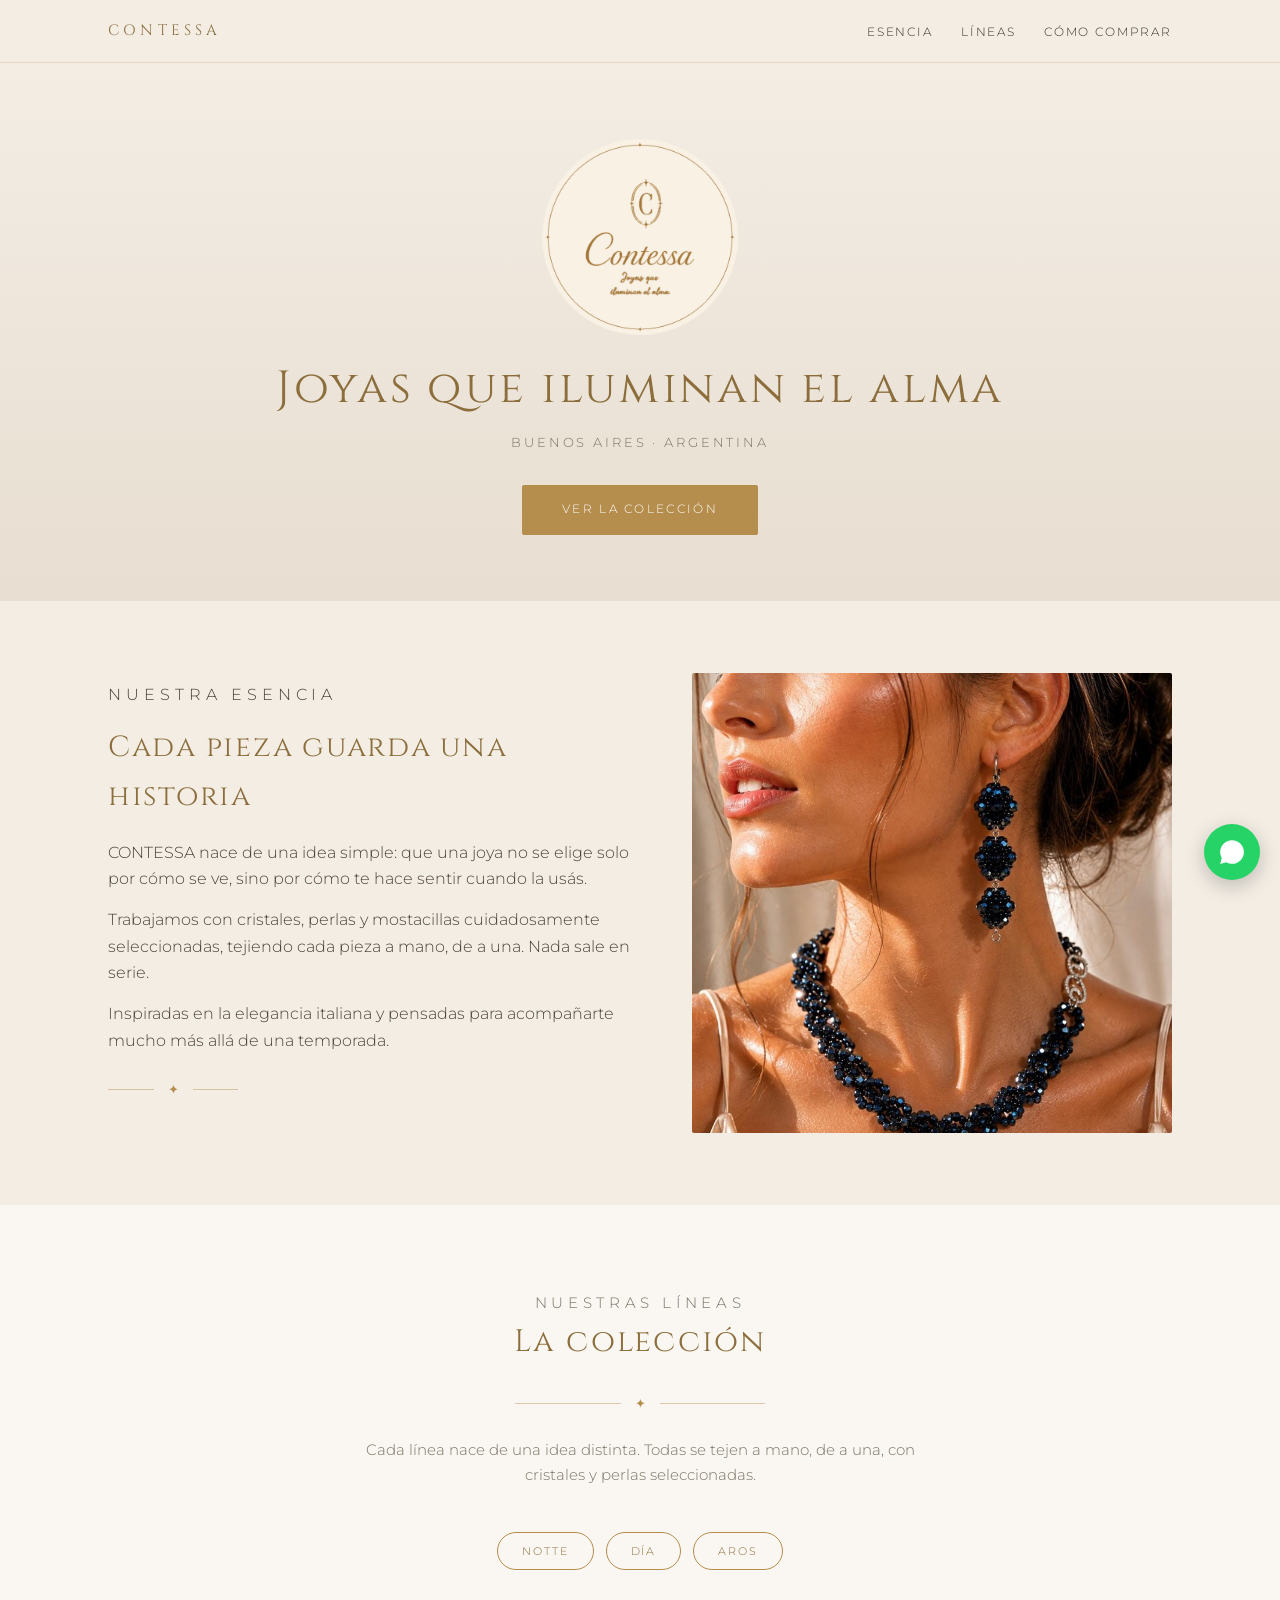
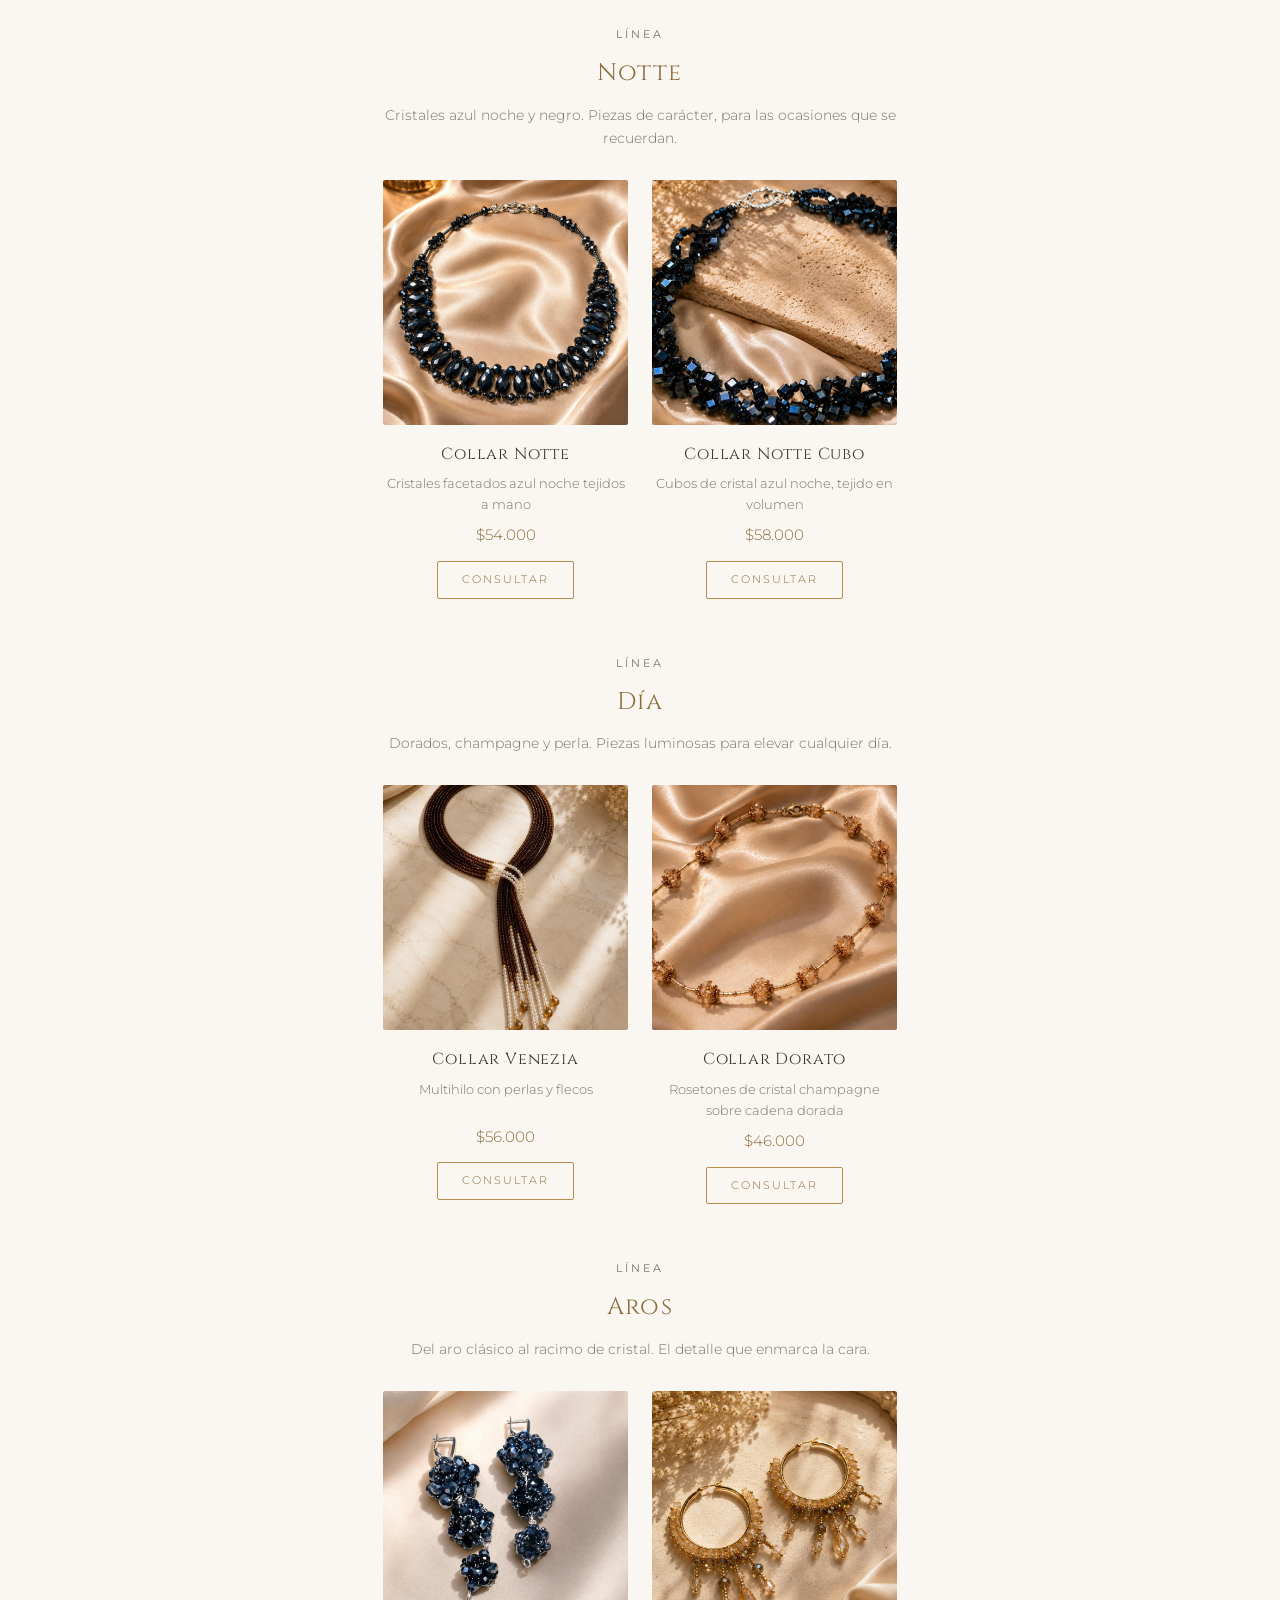
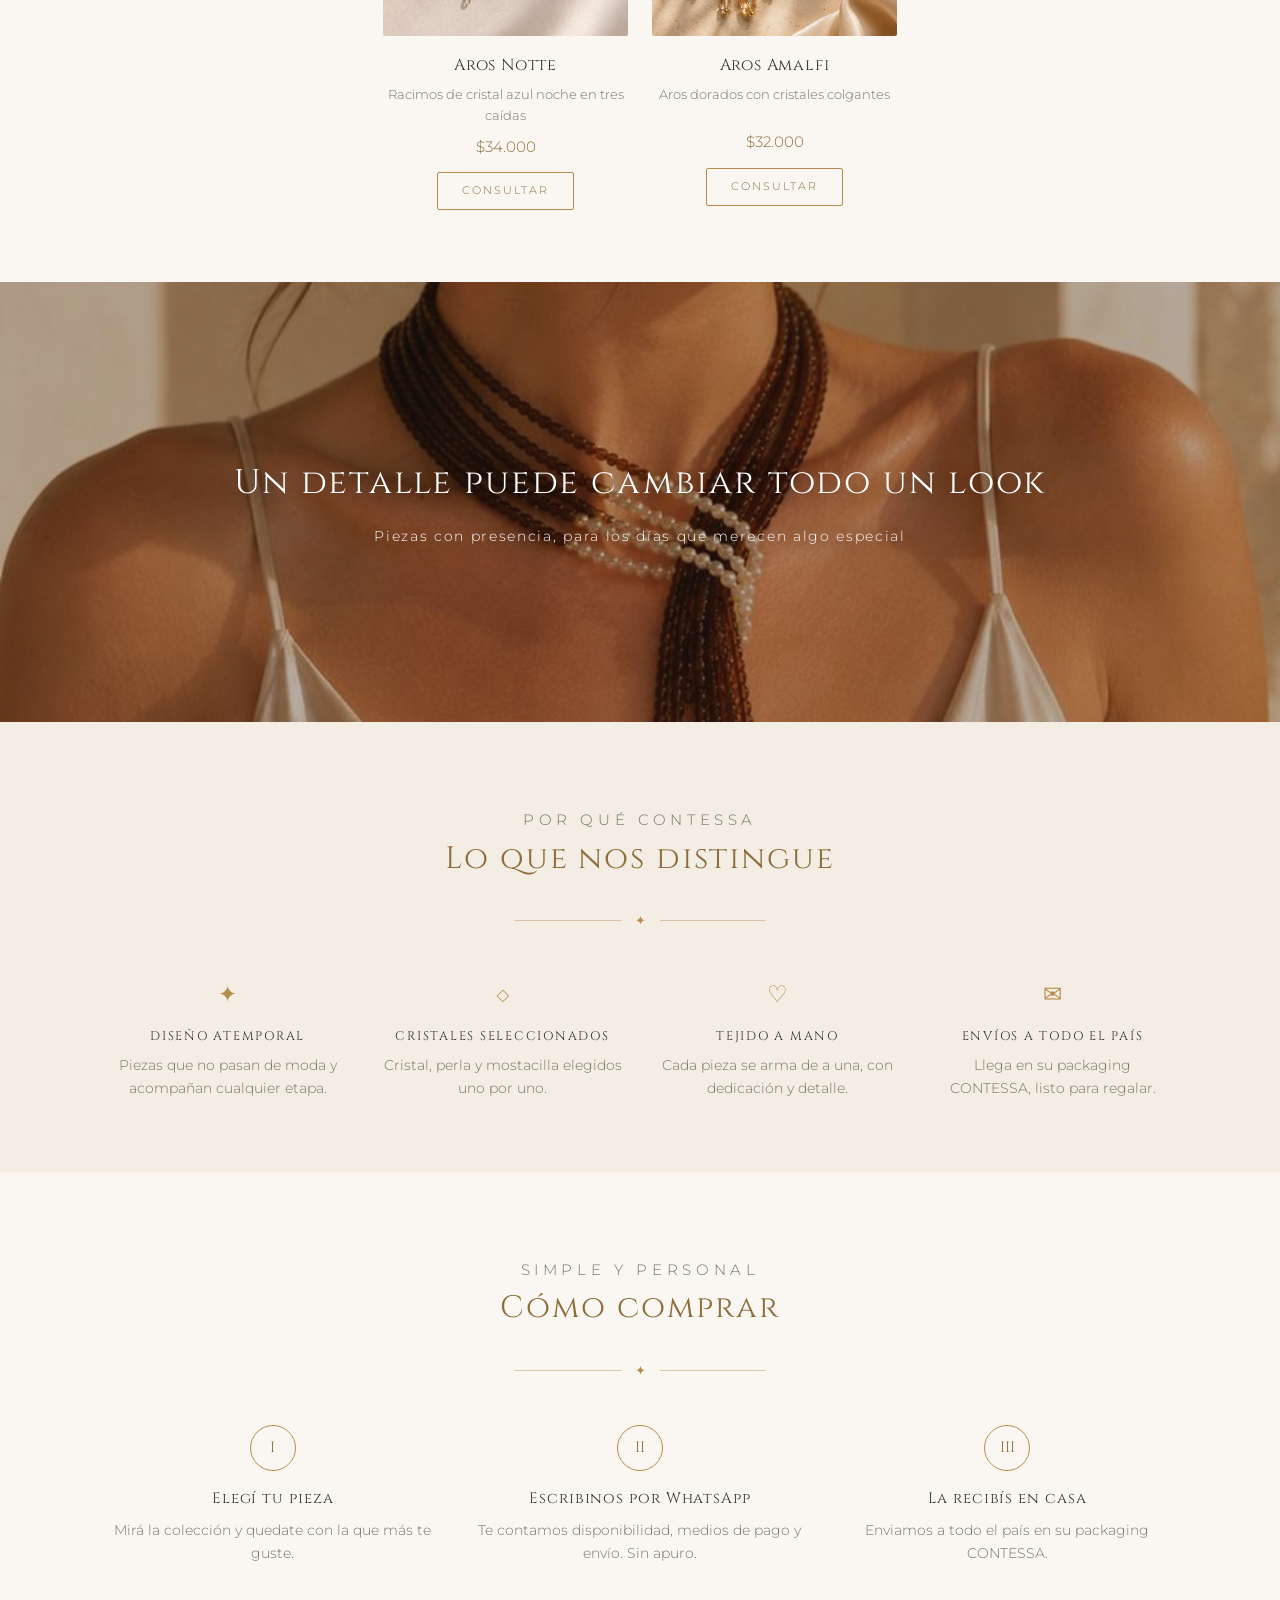
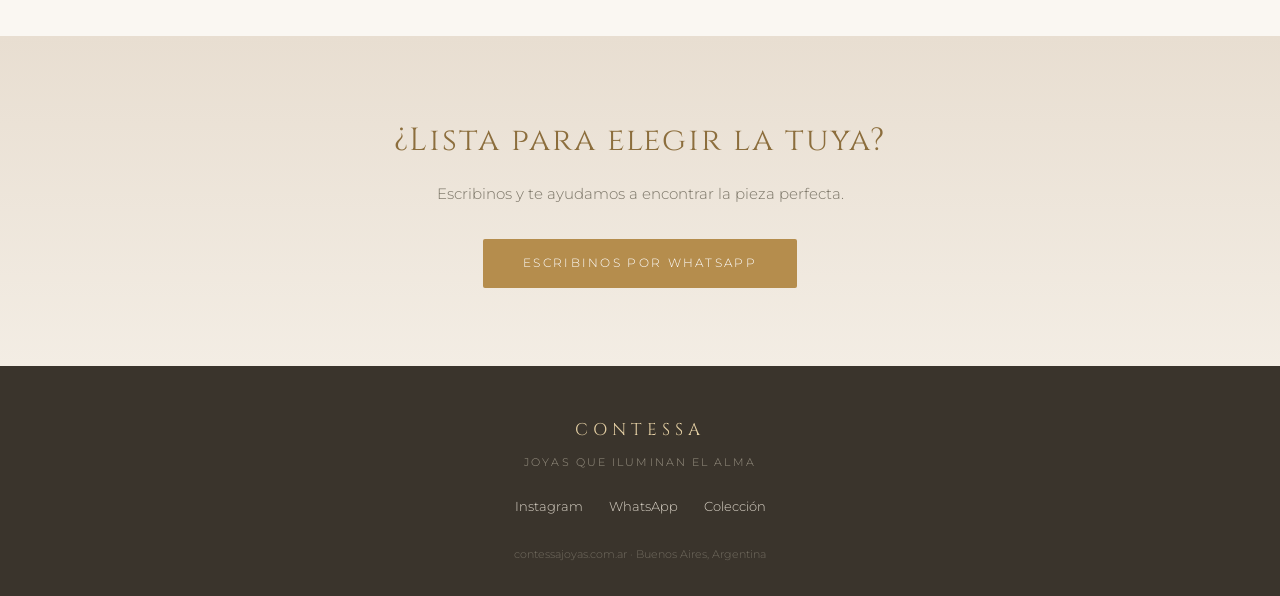
==== index.html @ 184948ed "Add files via upload" ====
<!DOCTYPE html>
<html lang="es">
<head>
<meta charset="UTF-8">
<meta name="viewport" content="width=device-width, initial-scale=1">
<title>CONTESSA — Joyas que iluminan el alma</title>
<meta name="description" content="Bijouterie artesanal inspirada en la elegancia italiana. Piezas únicas de cristales y perlas, tejidas a mano en Buenos Aires. Envíos a todo el país.">
<meta property="og:title" content="CONTESSA — Joyas que iluminan el alma">
<meta property="og:description" content="Bijouterie artesanal inspirada en la elegancia italiana. Piezas únicas tejidas a mano en Buenos Aires.">
<meta property="og:image" content="/img/banda.jpg">
<meta property="og:type" content="website">
<link rel="icon" href="/img/logo.png">
<link rel="preconnect" href="https://fonts.googleapis.com">
<link rel="preconnect" href="https://fonts.gstatic.com" crossorigin>
<link href="https://fonts.googleapis.com/css2?family=Cormorant+Garamond:wght@300;400;500&family=Cinzel:wght@400;500&family=Montserrat:wght@300;400;500&display=swap" rel="stylesheet">
<style>
  :root{
    --arena:#F3EDE4; --arena2:#E8DED1; --papel:#FAF7F2;
    --oro:#B58D4D; --oroOsc:#8C6E3D;
    --tinta:#3A342C; --topo:#7A7466; --linea:#E2D8C8;
  }
  *{box-sizing:border-box;margin:0;padding:0;}
  html{scroll-behavior:smooth;}
  body{
    background:var(--arena); color:var(--tinta);
    font-family:'Montserrat',-apple-system,BlinkMacSystemFont,'Segoe UI',sans-serif;
    font-weight:300; line-height:1.7; -webkit-font-smoothing:antialiased;
  }
  img{max-width:100%;display:block;}
  .wrap{max-width:1120px;margin:0 auto;padding:0 28px;}
  h1,h2,h3{font-family:'Cinzel','Cormorant Garamond',Georgia,serif;font-weight:400;letter-spacing:.06em;}
  .eyebrow{font-size:11px;letter-spacing:.32em;text-transform:uppercase;color:var(--oroOsc);margin-bottom:16px;}
  .divider{display:flex;align-items:center;justify-content:center;gap:14px;margin:24px auto;max-width:250px;}
  .divider::before,.divider::after{content:"";flex:1;height:1px;background:var(--oro);opacity:.45;}
  .divider span{color:var(--oro);font-size:13px;}

  nav{position:sticky;top:0;z-index:50;background:rgba(243,237,228,.94);backdrop-filter:blur(10px);border-bottom:1px solid rgba(181,141,77,.22);}
  nav .wrap{display:flex;align-items:center;justify-content:space-between;height:62px;}
  nav .marca{font-family:'Cinzel',serif;font-size:15px;letter-spacing:.28em;color:var(--oroOsc);}
  nav ul{display:flex;gap:28px;list-style:none;}
  nav a{color:var(--tinta);text-decoration:none;font-size:11.5px;letter-spacing:.16em;text-transform:uppercase;transition:color .2s;}
  nav a:hover{color:var(--oro);}
  @media(max-width:760px){nav ul{display:none;}}

  header.hero{text-align:center;padding:74px 0 66px;background:linear-gradient(180deg,var(--arena) 0%,var(--arena2) 100%);}
  .hero img.logo{width:200px;margin:0 auto 24px;}
  .hero h1{font-size:clamp(29px,5vw,45px);color:var(--oroOsc);line-height:1.25;}
  .hero .sub{margin-top:14px;font-size:13px;letter-spacing:.22em;text-transform:uppercase;color:var(--topo);}
  .cta{display:inline-block;margin-top:32px;padding:15px 40px;background:var(--oro);color:#fff;text-decoration:none;font-size:11.5px;letter-spacing:.2em;text-transform:uppercase;border-radius:2px;transition:background .25s,transform .2s;}
  .cta:hover{background:var(--oroOsc);transform:translateY(-2px);}

  section{padding:72px 0;}
  section.alt{background:var(--papel);}
  .sec-head{text-align:center;margin-bottom:44px;}
  .sec-head h2{font-size:clamp(23px,3.4vw,31px);color:var(--oroOsc);}
  .sec-head p{max-width:590px;margin:14px auto 0;color:var(--topo);font-size:14.5px;}

  .esencia{display:grid;grid-template-columns:1.05fr .95fr;gap:54px;align-items:center;}
  .esencia .foto img{width:100%;height:460px;object-fit:cover;border-radius:2px;}
  .esencia p{margin-bottom:15px;color:#4A4438;font-size:15.5px;}
  @media(max-width:820px){.esencia{grid-template-columns:1fr;gap:32px;} .esencia .foto img{height:380px;}}

  /* chips de líneas */
  .chips{display:flex;gap:12px;justify-content:center;flex-wrap:wrap;margin-bottom:8px;}
  .chips a{
    text-decoration:none;border:1px solid var(--oro);color:var(--oroOsc);
    padding:9px 24px;border-radius:30px;font-size:11px;letter-spacing:.18em;
    text-transform:uppercase;transition:all .25s;
  }
  .chips a:hover{background:var(--oro);color:#fff;}

  /* bloque de línea */
  .linea{margin-top:56px;scroll-margin-top:80px;}
  .linea-head{text-align:center;margin-bottom:30px;}
  .linea-head h3{font-size:24px;color:var(--oroOsc);}
  .linea-head .sm{
    display:block;font-family:'Montserrat',sans-serif;font-size:10.5px;
    letter-spacing:.3em;text-transform:uppercase;color:var(--topo);margin-bottom:9px;
  }
  .linea-head p{max-width:520px;margin:10px auto 0;font-size:13.5px;color:var(--topo);}

  .grid{
    display:grid;
    grid-template-columns:repeat(auto-fit,minmax(200px,245px));
    justify-content:center;
    gap:24px;
  }
  @media(max-width:470px){.grid{grid-template-columns:minmax(0,300px);}}
  .pieza{text-align:center;}
  .pieza-img{overflow:hidden;border-radius:2px;background:var(--arena2);}
  .pieza-img img{width:100%;aspect-ratio:1;object-fit:cover;transition:transform .6s ease;}
  .pieza:hover .pieza-img img{transform:scale(1.06);}
  .pieza h4{font-family:'Cinzel',serif;font-weight:400;font-size:16px;margin-top:16px;letter-spacing:.05em;}
  .pieza .desc{font-size:12.5px;color:var(--topo);margin-top:5px;min-height:38px;}
  .pieza .precio{font-size:15px;color:var(--oroOsc);margin-top:7px;}
  .btn-mini{display:inline-block;margin-top:13px;padding:9px 24px;border:1px solid var(--oro);color:var(--oroOsc);text-decoration:none;font-size:10.5px;letter-spacing:.18em;text-transform:uppercase;border-radius:2px;transition:all .25s;}
  .btn-mini:hover{background:var(--oro);color:#fff;}

  .banda{position:relative;height:440px;overflow:hidden;display:flex;align-items:center;justify-content:center;text-align:center;}
  .banda img{position:absolute;inset:0;width:100%;height:100%;object-fit:cover;object-position:center 28%;}
  .banda::after{content:"";position:absolute;inset:0;background:rgba(44,36,26,.34);}
  .banda .txt{position:relative;z-index:2;color:#fff;padding:0 28px;}
  .banda h2{font-size:clamp(24px,3.8vw,34px);text-shadow:0 2px 18px rgba(0,0,0,.35);}
  .banda p{margin-top:12px;font-size:14px;letter-spacing:.12em;text-shadow:0 2px 14px rgba(0,0,0,.4);}

  .valores{display:grid;grid-template-columns:repeat(4,1fr);gap:36px;text-align:center;}
  @media(max-width:820px){.valores{grid-template-columns:repeat(2,1fr);gap:30px;}}
  .valor .ico{font-size:23px;color:var(--oro);margin-bottom:11px;}
  .valor h3{font-size:12.5px;letter-spacing:.14em;text-transform:uppercase;margin-bottom:7px;}
  .valor p{font-size:13.5px;color:var(--topo);}

  .pasos{display:grid;grid-template-columns:repeat(3,1fr);gap:38px;}
  @media(max-width:820px){.pasos{grid-template-columns:1fr;gap:28px;}}
  .paso{text-align:center;}
  .paso .num{width:46px;height:46px;margin:0 auto 15px;border-radius:50%;border:1px solid var(--oro);color:var(--oroOsc);display:flex;align-items:center;justify-content:center;font-family:'Cinzel',serif;font-size:15px;}
  .paso h3{font-size:15px;margin-bottom:7px;}
  .paso p{font-size:13.5px;color:var(--topo);}

  .cierre{text-align:center;padding:78px 0;background:linear-gradient(180deg,var(--arena2) 0%,var(--arena) 100%);}
  .cierre h2{font-size:clamp(23px,3.6vw,32px);color:var(--oroOsc);}
  .cierre p{margin-top:13px;color:var(--topo);font-size:14.5px;}

  footer{background:var(--tinta);color:#D9D2C6;padding:50px 0 32px;text-align:center;}
  footer .fmarca{font-family:'Cinzel',serif;font-size:17px;letter-spacing:.3em;color:#E4CFA4;}
  footer .ftag{font-size:10.5px;letter-spacing:.2em;text-transform:uppercase;margin-top:9px;color:#9A9384;}
  footer .links{margin-top:24px;display:flex;gap:26px;justify-content:center;flex-wrap:wrap;}
  footer a{color:#D9D2C6;text-decoration:none;font-size:12.5px;}
  footer a:hover{color:#E4CFA4;}
  footer .legal{margin-top:28px;font-size:11px;color:#726C60;}

  .wa{position:fixed;right:20px;bottom:20px;z-index:99;width:56px;height:56px;border-radius:50%;background:#25D366;display:flex;align-items:center;justify-content:center;box-shadow:0 6px 20px rgba(0,0,0,.22);transition:transform .2s;}
  .wa:hover{transform:scale(1.08);}
  .wa svg{width:30px;height:30px;fill:#fff;}
</style>
</head>
<body>

<nav>
  <div class="wrap">
    <div class="marca">CONTESSA</div>
    <ul>
      <li><a href="#esencia">Esencia</a></li>
      <li><a href="#lineas">Líneas</a></li>
      <li><a href="#comprar">Cómo comprar</a></li>
    </ul>
  </div>
</nav>

<header class="hero">
  <div class="wrap">
    <img class="logo" src="/img/logo.png" alt="CONTESSA">
    <h1 id="titular">Joyas que iluminan el alma</h1>
    <p class="sub" id="ubicacion">Buenos Aires · Argentina</p>
    <a class="cta" href="#lineas">Ver la colección</a>
  </div>
</header>

<section id="esencia">
  <div class="wrap">
    <div class="esencia">
      <div>
        <p class="eyebrow">Nuestra esencia</p>
        <h2 style="font-size:29px;color:var(--oroOsc);margin-bottom:18px;">Cada pieza guarda una historia</h2>
        <p>CONTESSA nace de una idea simple: que una joya no se elige solo por cómo se ve, sino por cómo te hace sentir cuando la usás.</p>
        <p>Trabajamos con cristales, perlas y mostacillas cuidadosamente seleccionadas, tejiendo cada pieza a mano, de a una. Nada sale en serie.</p>
        <p>Inspiradas en la elegancia italiana y pensadas para acompañarte mucho más allá de una temporada.</p>
        <div class="divider" style="margin-left:0;justify-content:flex-start;max-width:130px;"><span>✦</span></div>
      </div>
      <div class="foto"><img src="/img/esencia.jpg" alt="Collar CONTESSA"></div>
    </div>
  </div>
</section>

<section class="alt" id="lineas">
  <div class="wrap">
    <div class="sec-head">
      <p class="eyebrow">Nuestras líneas</p>
      <h2>La colección</h2>
      <div class="divider"><span>✦</span></div>
      <p id="textoLineas">Cada línea nace de una idea distinta. Todas se tejen a mano, de a una, con cristales y perlas seleccionadas.</p>
    </div>
    <div class="chips" id="chips"></div>
    <div id="lineas-cont"></div>
  </div>
</section>

<div class="banda">
  <img src="/img/banda.jpg" alt="Aros CONTESSA">
  <div class="txt">
    <h2>Un detalle puede cambiar todo un look</h2>
    <p>Piezas con presencia, para los días que merecen algo especial</p>
  </div>
</div>

<section>
  <div class="wrap">
    <div class="sec-head">
      <p class="eyebrow">Por qué CONTESSA</p>
      <h2>Lo que nos distingue</h2>
      <div class="divider"><span>✦</span></div>
    </div>
    <div class="valores">
      <div class="valor"><div class="ico">✦</div><h3>Diseño atemporal</h3><p>Piezas que no pasan de moda y acompañan cualquier etapa.</p></div>
      <div class="valor"><div class="ico">◇</div><h3>Cristales seleccionados</h3><p>Cristal, perla y mostacilla elegidos uno por uno.</p></div>
      <div class="valor"><div class="ico">♡</div><h3>Tejido a mano</h3><p>Cada pieza se arma de a una, con dedicación y detalle.</p></div>
      <div class="valor"><div class="ico">✉</div><h3>Envíos a todo el país</h3><p>Llega en su packaging CONTESSA, listo para regalar.</p></div>
    </div>
  </div>
</section>

<section class="alt" id="comprar">
  <div class="wrap">
    <div class="sec-head">
      <p class="eyebrow">Simple y personal</p>
      <h2>Cómo comprar</h2>
      <div class="divider"><span>✦</span></div>
    </div>
    <div class="pasos">
      <div class="paso"><div class="num">I</div><h3>Elegí tu pieza</h3><p>Mirá la colección y quedate con la que más te guste.</p></div>
      <div class="paso"><div class="num">II</div><h3>Escribinos por WhatsApp</h3><p>Te contamos disponibilidad, medios de pago y envío. Sin apuro.</p></div>
      <div class="paso"><div class="num">III</div><h3>La recibís en casa</h3><p>Enviamos a todo el país en su packaging CONTESSA.</p></div>
    </div>
  </div>
</section>

<section class="cierre">
  <div class="wrap">
    <h2>¿Lista para elegir la tuya?</h2>
    <p>Escribinos y te ayudamos a encontrar la pieza perfecta.</p>
    <a class="cta" id="cta-wa" href="#" target="_blank" rel="noopener">Escribinos por WhatsApp</a>
  </div>
</section>

<footer>
  <div class="wrap">
    <div class="fmarca">CONTESSA</div>
    <div class="ftag">Joyas que iluminan el alma</div>
    <div class="links">
      <a id="link-ig" href="#" target="_blank" rel="noopener">Instagram</a>
      <a id="link-wa" href="#" target="_blank" rel="noopener">WhatsApp</a>
      <a href="#lineas">Colección</a>
    </div>
    <div class="legal">contessajoyas.com.ar · Buenos Aires, Argentina</div>
  </div>
</footer>

<a class="wa" id="wa-float" href="#" target="_blank" rel="noopener" aria-label="WhatsApp">
  <svg viewBox="0 0 24 24"><path d="M17.47 14.38c-.3-.15-1.76-.87-2.03-.97-.27-.1-.47-.15-.67.15-.2.3-.77.97-.94 1.17-.17.2-.35.22-.65.07-.3-.15-1.26-.46-2.4-1.48-.89-.79-1.49-1.77-1.66-2.07-.17-.3-.02-.46.13-.61.13-.13.3-.35.45-.52.15-.17.2-.3.3-.5.1-.2.05-.37-.02-.52-.07-.15-.67-1.61-.92-2.21-.24-.58-.49-.5-.67-.51h-.57c-.2 0-.52.07-.79.37-.27.3-1.04 1.01-1.04 2.47 0 1.46 1.06 2.87 1.21 3.07.15.2 2.09 3.2 5.07 4.49.71.3 1.26.49 1.69.63.71.22 1.36.19 1.87.12.57-.09 1.76-.72 2.01-1.41.25-.7.25-1.29.17-1.42-.07-.13-.27-.2-.57-.35zM12.04 2.5c-5.24 0-9.5 4.26-9.5 9.5 0 1.68.44 3.32 1.28 4.77L2.5 21.5l4.87-1.28a9.46 9.46 0 004.67 1.22h.01c5.24 0 9.5-4.26 9.5-9.5s-4.27-9.44-9.51-9.44z"/></svg>
</a>

<!-- Datos de respaldo: se usan solo si el sitio se abre sin conexión al servidor -->
<script id="fallback" type="application/json">
{"config":{"whatsapp":"5491100000000","instagram":"contessa.joyas","titular":"Joyas que iluminan el alma","ubicacion":"Buenos Aires · Argentina","textoLineas":"Cada línea nace de una idea distinta. Todas se tejen a mano, de a una, con cristales y perlas seleccionadas."},
"colecciones":[{"nombre":"Notte","descripcion":"Piezas de noche. Cristales facetados y brillo intenso para las ocasiones que se recuerdan.","visible":true},{"nombre":"Luce","descripcion":"Dorados y champagne. Luz y calidez para elevar cualquier día.","visible":true},{"nombre":"Perla","descripcion":"Perlas y multihilos. La delicadeza clásica, tejida a mano.","visible":true}],
"piezas":[{"nombre":"Collar Noche Negro","descripcion":"Cristales facetados negros tejidos a mano","precio":"$54.000","coleccion":"Notte","foto":"/media/collar-noche-negro.jpg","visible":true},{"nombre":"Collar Noche Oro","descripcion":"Cristales champagne sobre cadena dorada","precio":"$46.000","coleccion":"Luce","foto":"/media/collar-noche-oro.jpg","visible":true},{"nombre":"Aros Amalfi","descripcion":"Aros de aro dorados con cristales colgantes","precio":"$32.000","coleccion":"Luce","foto":"/media/aros-amalfi.jpg","visible":true},{"nombre":"Collar Venezia","descripcion":"Multihilo de perlas y cristales con flecos","precio":"$58.000","coleccion":"Perla","foto":"/media/collar-venezia.jpg","visible":true}]}
</script>

<script>
(function(){
  var esc = function(s){
    return String(s == null ? '' : s)
      .replace(/&/g,'&amp;').replace(/</g,'&lt;').replace(/>/g,'&gt;')
      .replace(/"/g,'&quot;').replace(/'/g,'&#39;');
  };
  var slug = function(s){
    return String(s||'').toLowerCase().normalize('NFD')
      .replace(/[̀-ͯ]/g,'').replace(/[^a-z0-9]+/g,'-').replace(/^-|-$/g,'');
  };

  function pedir(archivo, clave, respaldo){
    return fetch(archivo, {cache:'no-cache'})
      .then(function(r){ if(!r.ok) throw 0; return r.json(); })
      .then(function(j){ return (j && j[clave]) ? j[clave] : respaldo; })
      .catch(function(){ return respaldo; });
  }

  function pedirConfig(respaldo){
    return fetch('/config.json', {cache:'no-cache'})
      .then(function(r){ if(!r.ok) throw 0; return r.json(); })
      .catch(function(){ return respaldo; });
  }

  var fb = {};
  try { fb = JSON.parse(document.getElementById('fallback').textContent); } catch(e){}

  Promise.all([
    pedirConfig(fb.config || {}),
    pedir('/colecciones.json','colecciones', fb.colecciones || []),
    pedir('/piezas.json','piezas', fb.piezas || [])
  ]).then(function(res){
    var cfg = res[0] || {}, cols = res[1] || [], piezas = res[2] || [];

    // textos configurables
    if(cfg.titular)     document.getElementById('titular').textContent = cfg.titular;
    if(cfg.ubicacion)   document.getElementById('ubicacion').textContent = cfg.ubicacion;
    if(cfg.textoLineas) document.getElementById('textoLineas').textContent = cfg.textoLineas;

    // enlaces de contacto
    var wa = (cfg.whatsapp || '').replace(/[^0-9]/g,'');
    var base = 'https://wa.me/' + wa;
    document.getElementById('cta-wa').href   = base + '?text=' + encodeURIComponent('Hola CONTESSA! Quiero consultar por una pieza');
    document.getElementById('wa-float').href = base + '?text=' + encodeURIComponent('Hola CONTESSA!');
    document.getElementById('link-wa').href  = base;
    document.getElementById('link-ig').href  = 'https://instagram.com/' + (cfg.instagram || '');

    // solo lo visible
    cols   = cols.filter(function(c){ return c && c.nombre && c.visible !== false; });
    piezas = piezas.filter(function(p){ return p && p.nombre && p.visible !== false; });

    // piezas cuya línea ya no existe -> las agrupamos igual al final
    var nombres = cols.map(function(c){ return c.nombre; });
    var huerfanas = piezas.filter(function(p){ return nombres.indexOf(p.coleccion) === -1; });
    var grupos = cols.map(function(c){
      return { nombre:c.nombre, descripcion:c.descripcion,
               items: piezas.filter(function(p){ return p.coleccion === c.nombre; }) };
    });
    if(huerfanas.length) grupos.push({ nombre:'Otras piezas', descripcion:'', items:huerfanas });
    grupos = grupos.filter(function(g){ return g.items.length > 0; });

    // chips de navegación
    document.getElementById('chips').innerHTML = grupos.length > 1
      ? grupos.map(function(g){
          return '<a href="#linea-'+slug(g.nombre)+'">'+esc(g.nombre)+'</a>';
        }).join('')
      : '';

    // bloques por línea
    document.getElementById('lineas-cont').innerHTML = grupos.map(function(g){
      var cards = g.items.map(function(p){
        var msg = encodeURIComponent('Hola CONTESSA! Me interesa el ' + p.nombre);
        return ''
          + '<article class="pieza">'
          +   '<div class="pieza-img"><img src="'+esc(p.foto)+'" alt="'+esc(p.nombre)+'" loading="lazy"></div>'
          +   '<h4>'+esc(p.nombre)+'</h4>'
          +   '<p class="desc">'+esc(p.descripcion)+'</p>'
          +   '<p class="precio">'+esc(p.precio)+'</p>'
          +   '<a class="btn-mini" href="'+base+'?text='+msg+'" target="_blank" rel="noopener">Consultar</a>'
          + '</article>';
      }).join('');
      return ''
        + '<div class="linea" id="linea-'+slug(g.nombre)+'">'
        +   '<div class="linea-head">'
        +     '<h3><span class="sm">Línea</span>'+esc(g.nombre)+'</h3>'
        +     (g.descripcion ? '<p>'+esc(g.descripcion)+'</p>' : '')
        +   '</div>'
        +   '<div class="grid">'+cards+'</div>'
        + '</div>';
    }).join('');
  });
})();
</script>

<script>
  // Redirige al panel después de aceptar la invitación por mail
  if (window.netlifyIdentity) {
    window.netlifyIdentity.on("init", function(user){
      if (!user) {
        window.netlifyIdentity.on("login", function(){ document.location.href = "/admin/"; });
      }
    });
  }
</script>
<script src="https://identity.netlify.com/v1/netlify-identity-widget.js"></script>

</body>
</html>
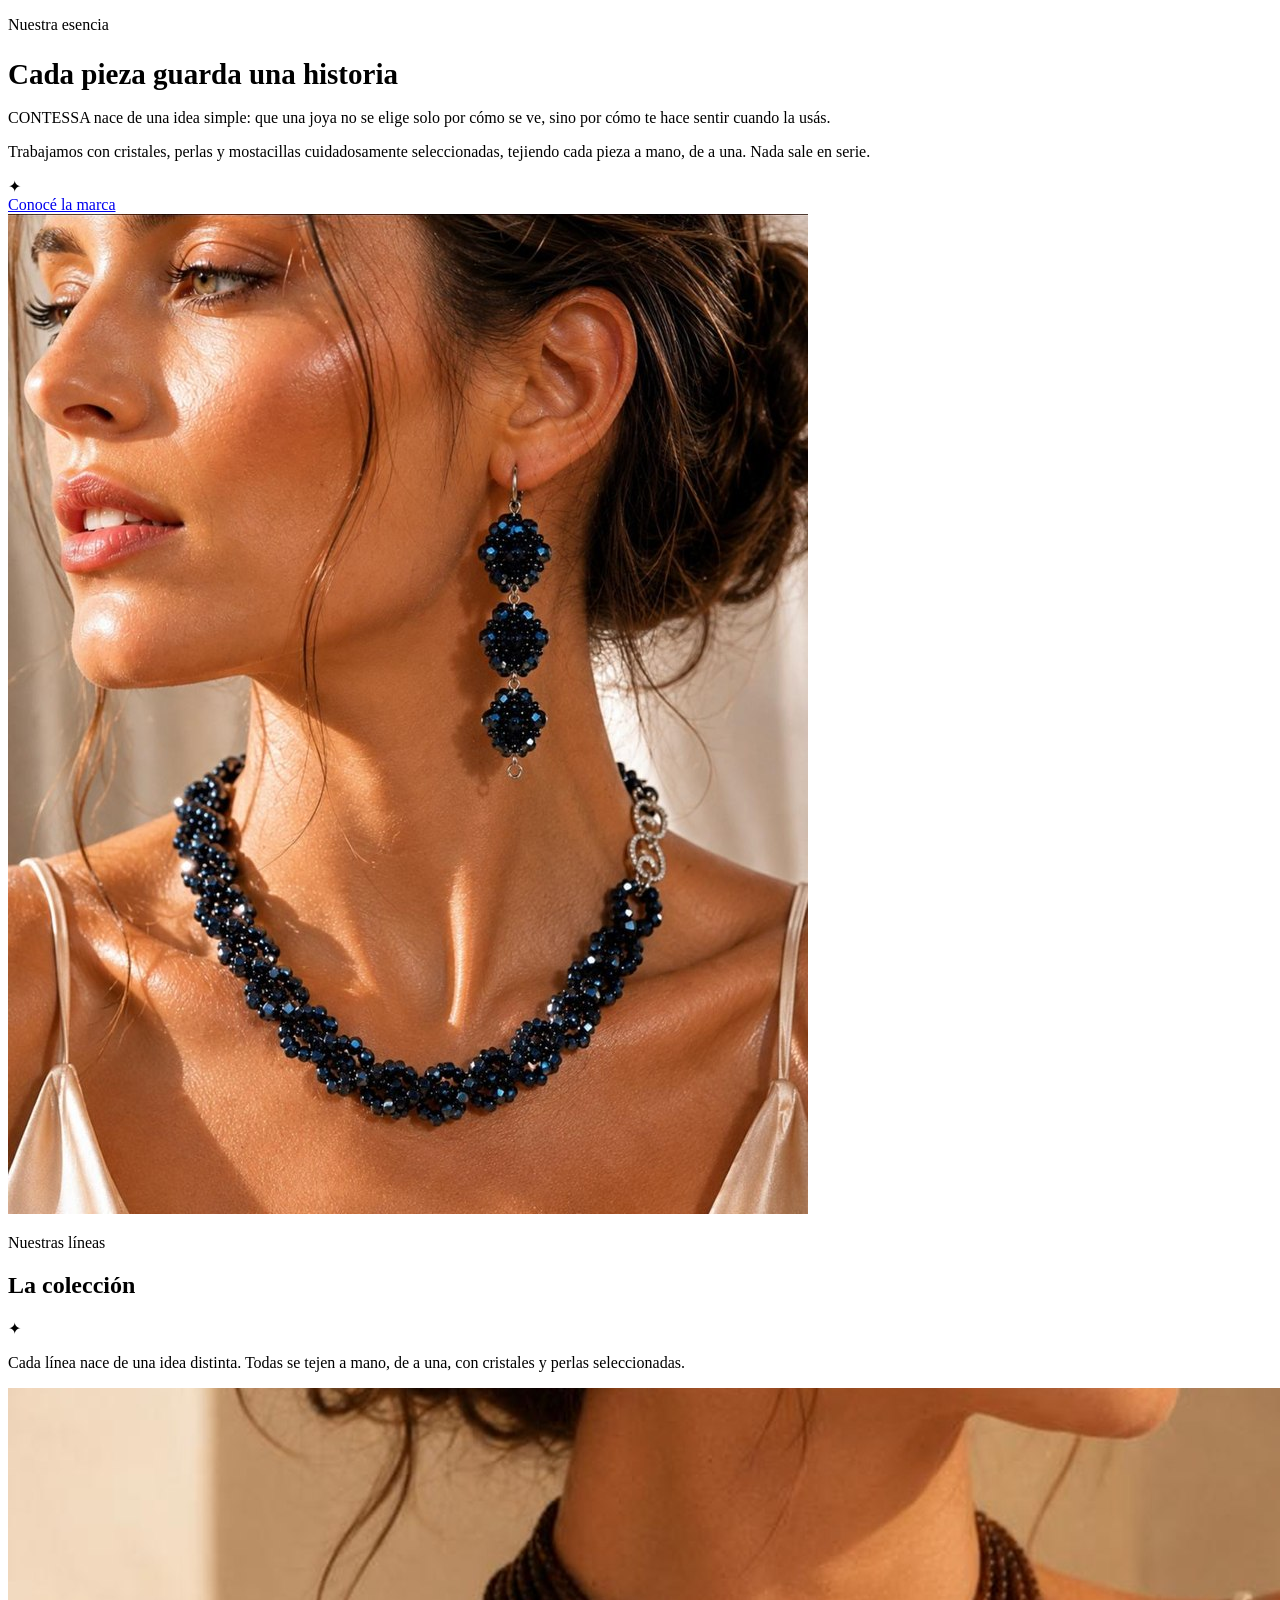
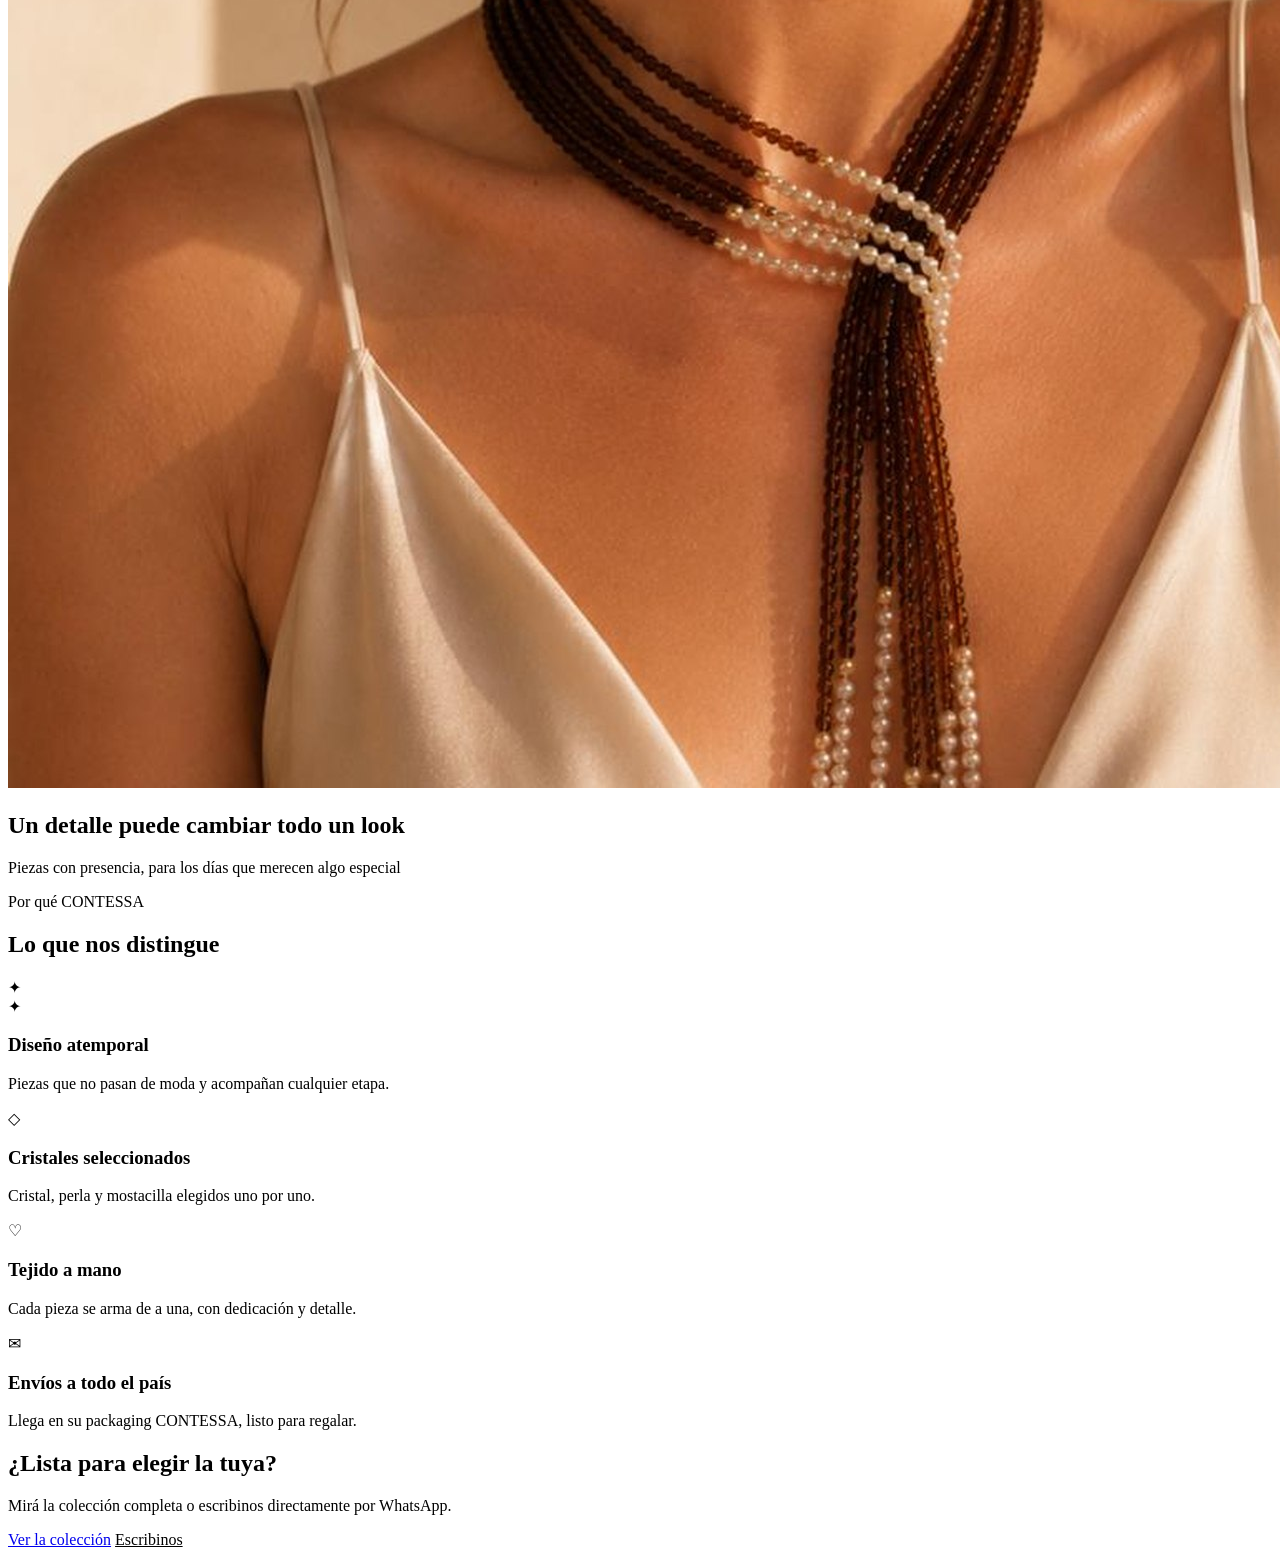
==== commit 984f57c3: "Add files via upload" ====
--- a/index.html
+++ b/index.html
@@ -9,151 +9,17 @@
 <meta property="og:description" content="Bijouterie artesanal inspirada en la elegancia italiana. Piezas únicas tejidas a mano en Buenos Aires.">
 <meta property="og:image" content="/img/banda.jpg">
 <meta property="og:type" content="website">
-<link rel="icon" href="/img/logo.png">
+<link rel="icon" href="/img/favicon.png">
 <link rel="preconnect" href="https://fonts.googleapis.com">
 <link rel="preconnect" href="https://fonts.gstatic.com" crossorigin>
 <link href="https://fonts.googleapis.com/css2?family=Cormorant+Garamond:wght@300;400;500&family=Cinzel:wght@400;500&family=Montserrat:wght@300;400;500&display=swap" rel="stylesheet">
-<style>
-  :root{
-    --arena:#F3EDE4; --arena2:#E8DED1; --papel:#FAF7F2;
-    --oro:#B58D4D; --oroOsc:#8C6E3D;
-    --tinta:#3A342C; --topo:#7A7466; --linea:#E2D8C8;
-  }
-  *{box-sizing:border-box;margin:0;padding:0;}
-  html{scroll-behavior:smooth;}
-  body{
-    background:var(--arena); color:var(--tinta);
-    font-family:'Montserrat',-apple-system,BlinkMacSystemFont,'Segoe UI',sans-serif;
-    font-weight:300; line-height:1.7; -webkit-font-smoothing:antialiased;
-  }
-  img{max-width:100%;display:block;}
-  .wrap{max-width:1120px;margin:0 auto;padding:0 28px;}
-  h1,h2,h3{font-family:'Cinzel','Cormorant Garamond',Georgia,serif;font-weight:400;letter-spacing:.06em;}
-  .eyebrow{font-size:11px;letter-spacing:.32em;text-transform:uppercase;color:var(--oroOsc);margin-bottom:16px;}
-  .divider{display:flex;align-items:center;justify-content:center;gap:14px;margin:24px auto;max-width:250px;}
-  .divider::before,.divider::after{content:"";flex:1;height:1px;background:var(--oro);opacity:.45;}
-  .divider span{color:var(--oro);font-size:13px;}
+<link rel="stylesheet" href="/css/estilo.css">
+</head>
+<body data-page="inicio">
 
-  nav{position:sticky;top:0;z-index:50;background:rgba(243,237,228,.94);backdrop-filter:blur(10px);border-bottom:1px solid rgba(181,141,77,.22);}
-  nav .wrap{display:flex;align-items:center;justify-content:space-between;height:62px;}
-  nav .marca{font-family:'Cinzel',serif;font-size:15px;letter-spacing:.28em;color:var(--oroOsc);}
-  nav ul{display:flex;gap:28px;list-style:none;}
-  nav a{color:var(--tinta);text-decoration:none;font-size:11.5px;letter-spacing:.16em;text-transform:uppercase;transition:color .2s;}
-  nav a:hover{color:var(--oro);}
-  @media(max-width:760px){nav ul{display:none;}}
+<div id="nav-placeholder"></div>
 
-  header.hero{text-align:center;padding:74px 0 66px;background:linear-gradient(180deg,var(--arena) 0%,var(--arena2) 100%);}
-  .hero img.logo{width:200px;margin:0 auto 24px;}
-  .hero h1{font-size:clamp(29px,5vw,45px);color:var(--oroOsc);line-height:1.25;}
-  .hero .sub{margin-top:14px;font-size:13px;letter-spacing:.22em;text-transform:uppercase;color:var(--topo);}
-  .cta{display:inline-block;margin-top:32px;padding:15px 40px;background:var(--oro);color:#fff;text-decoration:none;font-size:11.5px;letter-spacing:.2em;text-transform:uppercase;border-radius:2px;transition:background .25s,transform .2s;}
-  .cta:hover{background:var(--oroOsc);transform:translateY(-2px);}
-
-  section{padding:72px 0;}
-  section.alt{background:var(--papel);}
-  .sec-head{text-align:center;margin-bottom:44px;}
-  .sec-head h2{font-size:clamp(23px,3.4vw,31px);color:var(--oroOsc);}
-  .sec-head p{max-width:590px;margin:14px auto 0;color:var(--topo);font-size:14.5px;}
-
-  .esencia{display:grid;grid-template-columns:1.05fr .95fr;gap:54px;align-items:center;}
-  .esencia .foto img{width:100%;height:460px;object-fit:cover;border-radius:2px;}
-  .esencia p{margin-bottom:15px;color:#4A4438;font-size:15.5px;}
-  @media(max-width:820px){.esencia{grid-template-columns:1fr;gap:32px;} .esencia .foto img{height:380px;}}
-
-  /* chips de líneas */
-  .chips{display:flex;gap:12px;justify-content:center;flex-wrap:wrap;margin-bottom:8px;}
-  .chips a{
-    text-decoration:none;border:1px solid var(--oro);color:var(--oroOsc);
-    padding:9px 24px;border-radius:30px;font-size:11px;letter-spacing:.18em;
-    text-transform:uppercase;transition:all .25s;
-  }
-  .chips a:hover{background:var(--oro);color:#fff;}
-
-  /* bloque de línea */
-  .linea{margin-top:56px;scroll-margin-top:80px;}
-  .linea-head{text-align:center;margin-bottom:30px;}
-  .linea-head h3{font-size:24px;color:var(--oroOsc);}
-  .linea-head .sm{
-    display:block;font-family:'Montserrat',sans-serif;font-size:10.5px;
-    letter-spacing:.3em;text-transform:uppercase;color:var(--topo);margin-bottom:9px;
-  }
-  .linea-head p{max-width:520px;margin:10px auto 0;font-size:13.5px;color:var(--topo);}
-
-  .grid{
-    display:grid;
-    grid-template-columns:repeat(auto-fit,minmax(200px,245px));
-    justify-content:center;
-    gap:24px;
-  }
-  @media(max-width:470px){.grid{grid-template-columns:minmax(0,300px);}}
-  .pieza{text-align:center;}
-  .pieza-img{overflow:hidden;border-radius:2px;background:var(--arena2);}
-  .pieza-img img{width:100%;aspect-ratio:1;object-fit:cover;transition:transform .6s ease;}
-  .pieza:hover .pieza-img img{transform:scale(1.06);}
-  .pieza h4{font-family:'Cinzel',serif;font-weight:400;font-size:16px;margin-top:16px;letter-spacing:.05em;}
-  .pieza .desc{font-size:12.5px;color:var(--topo);margin-top:5px;min-height:38px;}
-  .pieza .precio{font-size:15px;color:var(--oroOsc);margin-top:7px;}
-  .btn-mini{display:inline-block;margin-top:13px;padding:9px 24px;border:1px solid var(--oro);color:var(--oroOsc);text-decoration:none;font-size:10.5px;letter-spacing:.18em;text-transform:uppercase;border-radius:2px;transition:all .25s;}
-  .btn-mini:hover{background:var(--oro);color:#fff;}
-
-  .banda{position:relative;height:440px;overflow:hidden;display:flex;align-items:center;justify-content:center;text-align:center;}
-  .banda img{position:absolute;inset:0;width:100%;height:100%;object-fit:cover;object-position:center 28%;}
-  .banda::after{content:"";position:absolute;inset:0;background:rgba(44,36,26,.34);}
-  .banda .txt{position:relative;z-index:2;color:#fff;padding:0 28px;}
-  .banda h2{font-size:clamp(24px,3.8vw,34px);text-shadow:0 2px 18px rgba(0,0,0,.35);}
-  .banda p{margin-top:12px;font-size:14px;letter-spacing:.12em;text-shadow:0 2px 14px rgba(0,0,0,.4);}
-
-  .valores{display:grid;grid-template-columns:repeat(4,1fr);gap:36px;text-align:center;}
-  @media(max-width:820px){.valores{grid-template-columns:repeat(2,1fr);gap:30px;}}
-  .valor .ico{font-size:23px;color:var(--oro);margin-bottom:11px;}
-  .valor h3{font-size:12.5px;letter-spacing:.14em;text-transform:uppercase;margin-bottom:7px;}
-  .valor p{font-size:13.5px;color:var(--topo);}
-
-  .pasos{display:grid;grid-template-columns:repeat(3,1fr);gap:38px;}
-  @media(max-width:820px){.pasos{grid-template-columns:1fr;gap:28px;}}
-  .paso{text-align:center;}
-  .paso .num{width:46px;height:46px;margin:0 auto 15px;border-radius:50%;border:1px solid var(--oro);color:var(--oroOsc);display:flex;align-items:center;justify-content:center;font-family:'Cinzel',serif;font-size:15px;}
-  .paso h3{font-size:15px;margin-bottom:7px;}
-  .paso p{font-size:13.5px;color:var(--topo);}
-
-  .cierre{text-align:center;padding:78px 0;background:linear-gradient(180deg,var(--arena2) 0%,var(--arena) 100%);}
-  .cierre h2{font-size:clamp(23px,3.6vw,32px);color:var(--oroOsc);}
-  .cierre p{margin-top:13px;color:var(--topo);font-size:14.5px;}
-
-  footer{background:var(--tinta);color:#D9D2C6;padding:50px 0 32px;text-align:center;}
-  footer .fmarca{font-family:'Cinzel',serif;font-size:17px;letter-spacing:.3em;color:#E4CFA4;}
-  footer .ftag{font-size:10.5px;letter-spacing:.2em;text-transform:uppercase;margin-top:9px;color:#9A9384;}
-  footer .links{margin-top:24px;display:flex;gap:26px;justify-content:center;flex-wrap:wrap;}
-  footer a{color:#D9D2C6;text-decoration:none;font-size:12.5px;}
-  footer a:hover{color:#E4CFA4;}
-  footer .legal{margin-top:28px;font-size:11px;color:#726C60;}
-
-  .wa{position:fixed;right:20px;bottom:20px;z-index:99;width:56px;height:56px;border-radius:50%;background:#25D366;display:flex;align-items:center;justify-content:center;box-shadow:0 6px 20px rgba(0,0,0,.22);transition:transform .2s;}
-  .wa:hover{transform:scale(1.08);}
-  .wa svg{width:30px;height:30px;fill:#fff;}
-</style>
-</head>
-<body>
-
-<nav>
-  <div class="wrap">
-    <div class="marca">CONTESSA</div>
-    <ul>
-      <li><a href="#esencia">Esencia</a></li>
-      <li><a href="#lineas">Líneas</a></li>
-      <li><a href="#comprar">Cómo comprar</a></li>
-    </ul>
-  </div>
-</nav>
-
-<header class="hero">
-  <div class="wrap">
-    <img class="logo" src="/img/logo.png" alt="CONTESSA">
-    <h1 id="titular">Joyas que iluminan el alma</h1>
-    <p class="sub" id="ubicacion">Buenos Aires · Argentina</p>
-    <a class="cta" href="#lineas">Ver la colección</a>
-  </div>
-</header>
+<header class="hero" id="hero"></header>
 
 <section id="esencia">
   <div class="wrap">
@@ -163,10 +29,10 @@
         <h2 style="font-size:29px;color:var(--oroOsc);margin-bottom:18px;">Cada pieza guarda una historia</h2>
         <p>CONTESSA nace de una idea simple: que una joya no se elige solo por cómo se ve, sino por cómo te hace sentir cuando la usás.</p>
         <p>Trabajamos con cristales, perlas y mostacillas cuidadosamente seleccionadas, tejiendo cada pieza a mano, de a una. Nada sale en serie.</p>
-        <p>Inspiradas en la elegancia italiana y pensadas para acompañarte mucho más allá de una temporada.</p>
         <div class="divider" style="margin-left:0;justify-content:flex-start;max-width:130px;"><span>✦</span></div>
+        <a class="btn-mini" href="/nosotros.html">Conocé la marca</a>
       </div>
-      <div class="foto"><img src="/img/esencia.jpg" alt="Collar CONTESSA"></div>
+      <div class="foto"><img src="/img/esencia.jpg" alt="Collar CONTESSA" loading="lazy"></div>
     </div>
   </div>
 </section>
@@ -179,13 +45,12 @@
       <div class="divider"><span>✦</span></div>
       <p id="textoLineas">Cada línea nace de una idea distinta. Todas se tejen a mano, de a una, con cristales y perlas seleccionadas.</p>
     </div>
-    <div class="chips" id="chips"></div>
-    <div id="lineas-cont"></div>
+    <div class="lineas-grid" id="lineas-grid"></div>
   </div>
 </section>
 
 <div class="banda">
-  <img src="/img/banda.jpg" alt="Aros CONTESSA">
+  <img src="/img/banda.jpg" alt="Collar CONTESSA">
   <div class="txt">
     <h2>Un detalle puede cambiar todo un look</h2>
     <p>Piezas con presencia, para los días que merecen algo especial</p>
@@ -208,159 +73,78 @@
   </div>
 </section>
 
-<section class="alt" id="comprar">
+<section class="cierre">
   <div class="wrap">
-    <div class="sec-head">
-      <p class="eyebrow">Simple y personal</p>
-      <h2>Cómo comprar</h2>
-      <div class="divider"><span>✦</span></div>
-    </div>
-    <div class="pasos">
-      <div class="paso"><div class="num">I</div><h3>Elegí tu pieza</h3><p>Mirá la colección y quedate con la que más te guste.</p></div>
-      <div class="paso"><div class="num">II</div><h3>Escribinos por WhatsApp</h3><p>Te contamos disponibilidad, medios de pago y envío. Sin apuro.</p></div>
-      <div class="paso"><div class="num">III</div><h3>La recibís en casa</h3><p>Enviamos a todo el país en su packaging CONTESSA.</p></div>
-    </div>
+    <h2>¿Lista para elegir la tuya?</h2>
+    <p>Mirá la colección completa o escribinos directamente por WhatsApp.</p>
+    <a class="cta" href="/coleccion.html">Ver la colección</a>
+    <a class="cta linea2" style="color:var(--oroOsc);border-color:var(--oro);" data-wa data-wa-msg="Hola CONTESSA! Quiero consultar por una pieza" href="#" target="_blank" rel="noopener">Escribinos</a>
   </div>
 </section>
 
-<section class="cierre">
-  <div class="wrap">
-    <h2>¿Lista para elegir la tuya?</h2>
-    <p>Escribinos y te ayudamos a encontrar la pieza perfecta.</p>
-    <a class="cta" id="cta-wa" href="#" target="_blank" rel="noopener">Escribinos por WhatsApp</a>
-  </div>
-</section>
+<div id="footer-placeholder"></div>
 
-<footer>
-  <div class="wrap">
-    <div class="fmarca">CONTESSA</div>
-    <div class="ftag">Joyas que iluminan el alma</div>
-    <div class="links">
-      <a id="link-ig" href="#" target="_blank" rel="noopener">Instagram</a>
-      <a id="link-wa" href="#" target="_blank" rel="noopener">WhatsApp</a>
-      <a href="#lineas">Colección</a>
-    </div>
-    <div class="legal">contessajoyas.com.ar · Buenos Aires, Argentina</div>
-  </div>
-</footer>
-
-<a class="wa" id="wa-float" href="#" target="_blank" rel="noopener" aria-label="WhatsApp">
-  <svg viewBox="0 0 24 24"><path d="M17.47 14.38c-.3-.15-1.76-.87-2.03-.97-.27-.1-.47-.15-.67.15-.2.3-.77.97-.94 1.17-.17.2-.35.22-.65.07-.3-.15-1.26-.46-2.4-1.48-.89-.79-1.49-1.77-1.66-2.07-.17-.3-.02-.46.13-.61.13-.13.3-.35.45-.52.15-.17.2-.3.3-.5.1-.2.05-.37-.02-.52-.07-.15-.67-1.61-.92-2.21-.24-.58-.49-.5-.67-.51h-.57c-.2 0-.52.07-.79.37-.27.3-1.04 1.01-1.04 2.47 0 1.46 1.06 2.87 1.21 3.07.15.2 2.09 3.2 5.07 4.49.71.3 1.26.49 1.69.63.71.22 1.36.19 1.87.12.57-.09 1.76-.72 2.01-1.41.25-.7.25-1.29.17-1.42-.07-.13-.27-.2-.57-.35zM12.04 2.5c-5.24 0-9.5 4.26-9.5 9.5 0 1.68.44 3.32 1.28 4.77L2.5 21.5l4.87-1.28a9.46 9.46 0 004.67 1.22h.01c5.24 0 9.5-4.26 9.5-9.5s-4.27-9.44-9.51-9.44z"/></svg>
-</a>
-
-<!-- Datos de respaldo: se usan solo si el sitio se abre sin conexión al servidor -->
-<script id="fallback" type="application/json">
-{"config":{"whatsapp":"5491100000000","instagram":"contessa.joyas","titular":"Joyas que iluminan el alma","ubicacion":"Buenos Aires · Argentina","textoLineas":"Cada línea nace de una idea distinta. Todas se tejen a mano, de a una, con cristales y perlas seleccionadas."},
-"colecciones":[{"nombre":"Notte","descripcion":"Piezas de noche. Cristales facetados y brillo intenso para las ocasiones que se recuerdan.","visible":true},{"nombre":"Luce","descripcion":"Dorados y champagne. Luz y calidez para elevar cualquier día.","visible":true},{"nombre":"Perla","descripcion":"Perlas y multihilos. La delicadeza clásica, tejida a mano.","visible":true}],
-"piezas":[{"nombre":"Collar Noche Negro","descripcion":"Cristales facetados negros tejidos a mano","precio":"$54.000","coleccion":"Notte","foto":"/media/collar-noche-negro.jpg","visible":true},{"nombre":"Collar Noche Oro","descripcion":"Cristales champagne sobre cadena dorada","precio":"$46.000","coleccion":"Luce","foto":"/media/collar-noche-oro.jpg","visible":true},{"nombre":"Aros Amalfi","descripcion":"Aros de aro dorados con cristales colgantes","precio":"$32.000","coleccion":"Luce","foto":"/media/aros-amalfi.jpg","visible":true},{"nombre":"Collar Venezia","descripcion":"Multihilo de perlas y cristales con flecos","precio":"$58.000","coleccion":"Perla","foto":"/media/collar-venezia.jpg","visible":true}]}
-</script>
-
+<script src="/js/datos.js"></script>
+<script src="https://identity.netlify.com/v1/netlify-identity-widget.js"></script>
 <script>
 (function(){
-  var esc = function(s){
-    return String(s == null ? '' : s)
-      .replace(/&/g,'&amp;').replace(/</g,'&lt;').replace(/>/g,'&gt;')
-      .replace(/"/g,'&quot;').replace(/'/g,'&#39;');
-  };
-  var slug = function(s){
-    return String(s||'').toLowerCase().normalize('NFD')
-      .replace(/[̀-ͯ]/g,'').replace(/[^a-z0-9]+/g,'-').replace(/^-|-$/g,'');
-  };
+  CONTESSA.renderNav();
 
-  function pedir(archivo, clave, respaldo){
-    return fetch(archivo, {cache:'no-cache'})
-      .then(function(r){ if(!r.ok) throw 0; return r.json(); })
-      .then(function(j){ return (j && j[clave]) ? j[clave] : respaldo; })
-      .catch(function(){ return respaldo; });
-  }
+  var hero = document.getElementById('hero');
+  var slidesHtml = '';
+  var dotsHtml = '';
 
-  function pedirConfig(respaldo){
-    return fetch('/config.json', {cache:'no-cache'})
-      .then(function(r){ if(!r.ok) throw 0; return r.json(); })
-      .catch(function(){ return respaldo; });
-  }
+  CONTESSA.cargarDatos().then(function(d){
+    CONTESSA.renderFooter(d.cfg);
+    var l = CONTESSA.aplicarContactoGlobal(d.cfg);
 
-  var fb = {};
-  try { fb = JSON.parse(document.getElementById('fallback').textContent); } catch(e){}
+    if (d.cfg.titular) {} // reservado
+    if (d.cfg.textoLineas) document.getElementById('textoLineas').textContent = d.cfg.textoLineas;
 
-  Promise.all([
-    pedirConfig(fb.config || {}),
-    pedir('/colecciones.json','colecciones', fb.colecciones || []),
-    pedir('/piezas.json','piezas', fb.piezas || [])
-  ]).then(function(res){
-    var cfg = res[0] || {}, cols = res[1] || [], piezas = res[2] || [];
+    // ---- Hero carousel ----
+    var fotos = d.portada && d.portada.length ? d.portada : ['/img/banda.jpg'];
+    fotos.forEach(function(src, i){
+      slidesHtml += '<div class="hero-slide' + (i===0?' activa':'') + '"><img src="' + CONTESSA.esc(src) + '" alt="CONTESSA" loading="' + (i===0?'eager':'lazy') + '"></div>';
+      dotsHtml += '<span' + (i===0?' class="activo"':'') + '></span>';
+    });
+    hero.innerHTML = slidesHtml
+      + '<div class="hero-contenido">'
+      +   '<img class="logo" src="/img/logo.png" alt="CONTESSA">'
+      +   '<h1 id="titular">' + CONTESSA.esc(d.cfg.titular || 'Joyas que iluminan el alma') + '</h1>'
+      +   '<p class="sub" id="ubicacion">' + CONTESSA.esc(d.cfg.ubicacion || 'Buenos Aires · Argentina') + '</p>'
+      +   '<a class="cta" href="/coleccion.html">Ver la colección</a>'
+      +   '<a class="cta linea2" href="/nosotros.html">Nuestra esencia</a>'
+      + '</div>'
+      + '<div class="hero-dots">' + dotsHtml + '</div>';
 
-    // textos configurables
-    if(cfg.titular)     document.getElementById('titular').textContent = cfg.titular;
-    if(cfg.ubicacion)   document.getElementById('ubicacion').textContent = cfg.ubicacion;
-    if(cfg.textoLineas) document.getElementById('textoLineas').textContent = cfg.textoLineas;
+    if (fotos.length > 1) {
+      var idx = 0;
+      var slides = hero.querySelectorAll('.hero-slide');
+      var dots = hero.querySelectorAll('.hero-dots span');
+      setInterval(function(){
+        slides[idx].classList.remove('activa');
+        dots[idx].classList.remove('activo');
+        idx = (idx + 1) % slides.length;
+        slides[idx].classList.add('activa');
+        dots[idx].classList.add('activo');
+      }, 4800);
+    }
 
-    // enlaces de contacto
-    var wa = (cfg.whatsapp || '').replace(/[^0-9]/g,'');
-    var base = 'https://wa.me/' + wa;
-    document.getElementById('cta-wa').href   = base + '?text=' + encodeURIComponent('Hola CONTESSA! Quiero consultar por una pieza');
-    document.getElementById('wa-float').href = base + '?text=' + encodeURIComponent('Hola CONTESSA!');
-    document.getElementById('link-wa').href  = base;
-    document.getElementById('link-ig').href  = 'https://instagram.com/' + (cfg.instagram || '');
-
-    // solo lo visible
-    cols   = cols.filter(function(c){ return c && c.nombre && c.visible !== false; });
-    piezas = piezas.filter(function(p){ return p && p.nombre && p.visible !== false; });
-
-    // piezas cuya línea ya no existe -> las agrupamos igual al final
-    var nombres = cols.map(function(c){ return c.nombre; });
-    var huerfanas = piezas.filter(function(p){ return nombres.indexOf(p.coleccion) === -1; });
-    var grupos = cols.map(function(c){
-      return { nombre:c.nombre, descripcion:c.descripcion,
-               items: piezas.filter(function(p){ return p.coleccion === c.nombre; }) };
-    });
-    if(huerfanas.length) grupos.push({ nombre:'Otras piezas', descripcion:'', items:huerfanas });
-    grupos = grupos.filter(function(g){ return g.items.length > 0; });
-
-    // chips de navegación
-    document.getElementById('chips').innerHTML = grupos.length > 1
-      ? grupos.map(function(g){
-          return '<a href="#linea-'+slug(g.nombre)+'">'+esc(g.nombre)+'</a>';
-        }).join('')
-      : '';
-
-    // bloques por línea
-    document.getElementById('lineas-cont').innerHTML = grupos.map(function(g){
-      var cards = g.items.map(function(p){
-        var msg = encodeURIComponent('Hola CONTESSA! Me interesa el ' + p.nombre);
-        return ''
-          + '<article class="pieza">'
-          +   '<div class="pieza-img"><img src="'+esc(p.foto)+'" alt="'+esc(p.nombre)+'" loading="lazy"></div>'
-          +   '<h4>'+esc(p.nombre)+'</h4>'
-          +   '<p class="desc">'+esc(p.descripcion)+'</p>'
-          +   '<p class="precio">'+esc(p.precio)+'</p>'
-          +   '<a class="btn-mini" href="'+base+'?text='+msg+'" target="_blank" rel="noopener">Consultar</a>'
-          + '</article>';
-      }).join('');
+    // ---- Líneas grid (una foto representativa por línea) ----
+    var cont = document.getElementById('lineas-grid');
+    cont.innerHTML = d.cols.map(function(c){
+      var piezaRep = d.piezas.find(function(p){ return p.coleccion === c.nombre; });
+      var foto = piezaRep ? piezaRep.foto : '/img/banda.jpg';
+      var cant = d.piezas.filter(function(p){ return p.coleccion === c.nombre; }).length;
       return ''
-        + '<div class="linea" id="linea-'+slug(g.nombre)+'">'
-        +   '<div class="linea-head">'
-        +     '<h3><span class="sm">Línea</span>'+esc(g.nombre)+'</h3>'
-        +     (g.descripcion ? '<p>'+esc(g.descripcion)+'</p>' : '')
-        +   '</div>'
-        +   '<div class="grid">'+cards+'</div>'
-        + '</div>';
+        + '<a class="linea-card" href="/coleccion.html?linea=' + encodeURIComponent(c.nombre) + '">'
+        +   '<img src="' + CONTESSA.esc(foto) + '" alt="Línea ' + CONTESSA.esc(c.nombre) + '">'
+        +   '<div class="txt"><span class="sm">' + cant + ' ' + (cant===1?'pieza':'piezas') + '</span><h3>' + CONTESSA.esc(c.nombre) + '</h3><p>' + CONTESSA.esc(c.descripcion) + '</p></div>'
+        + '</a>';
     }).join('');
   });
 })();
 </script>
 
-<script>
-  // Redirige al panel después de aceptar la invitación por mail
-  if (window.netlifyIdentity) {
-    window.netlifyIdentity.on("init", function(user){
-      if (!user) {
-        window.netlifyIdentity.on("login", function(){ document.location.href = "/admin/"; });
-      }
-    });
-  }
-</script>
-<script src="https://identity.netlify.com/v1/netlify-identity-widget.js"></script>
-
 </body>
 </html>
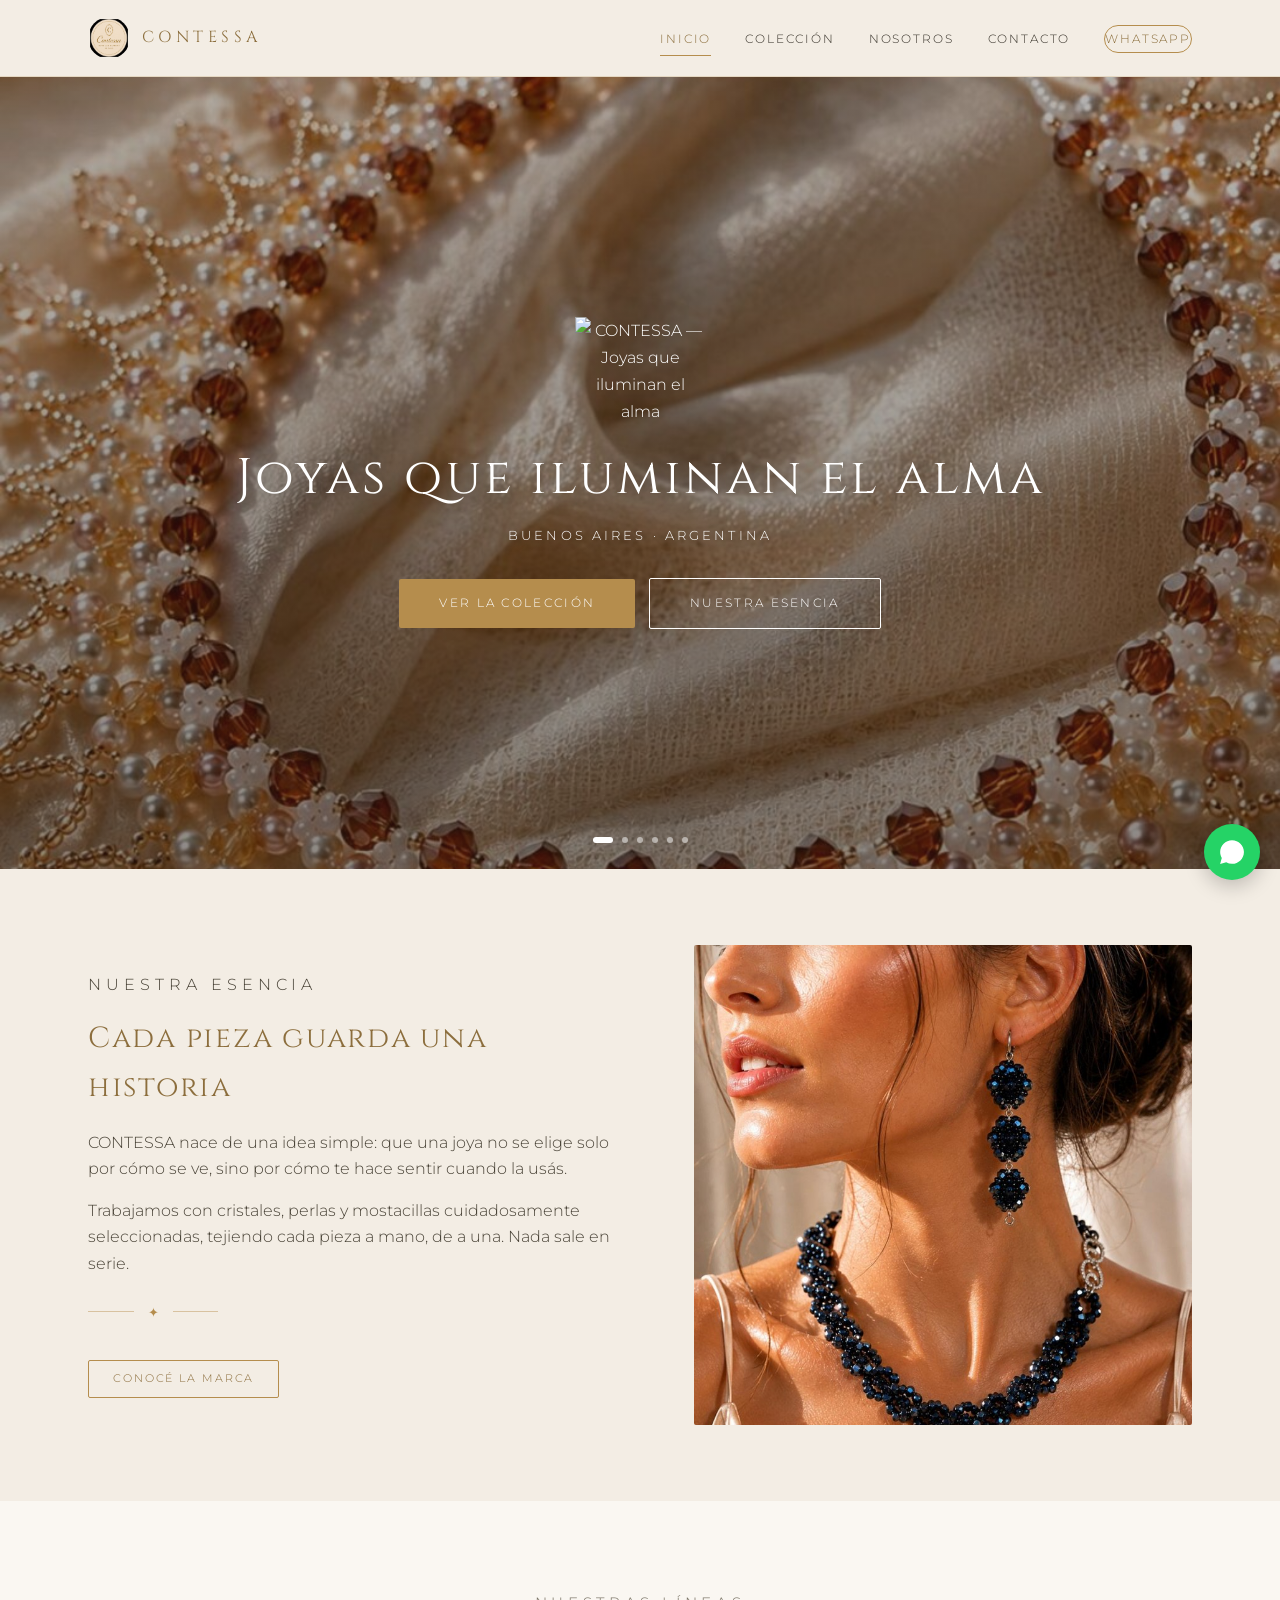
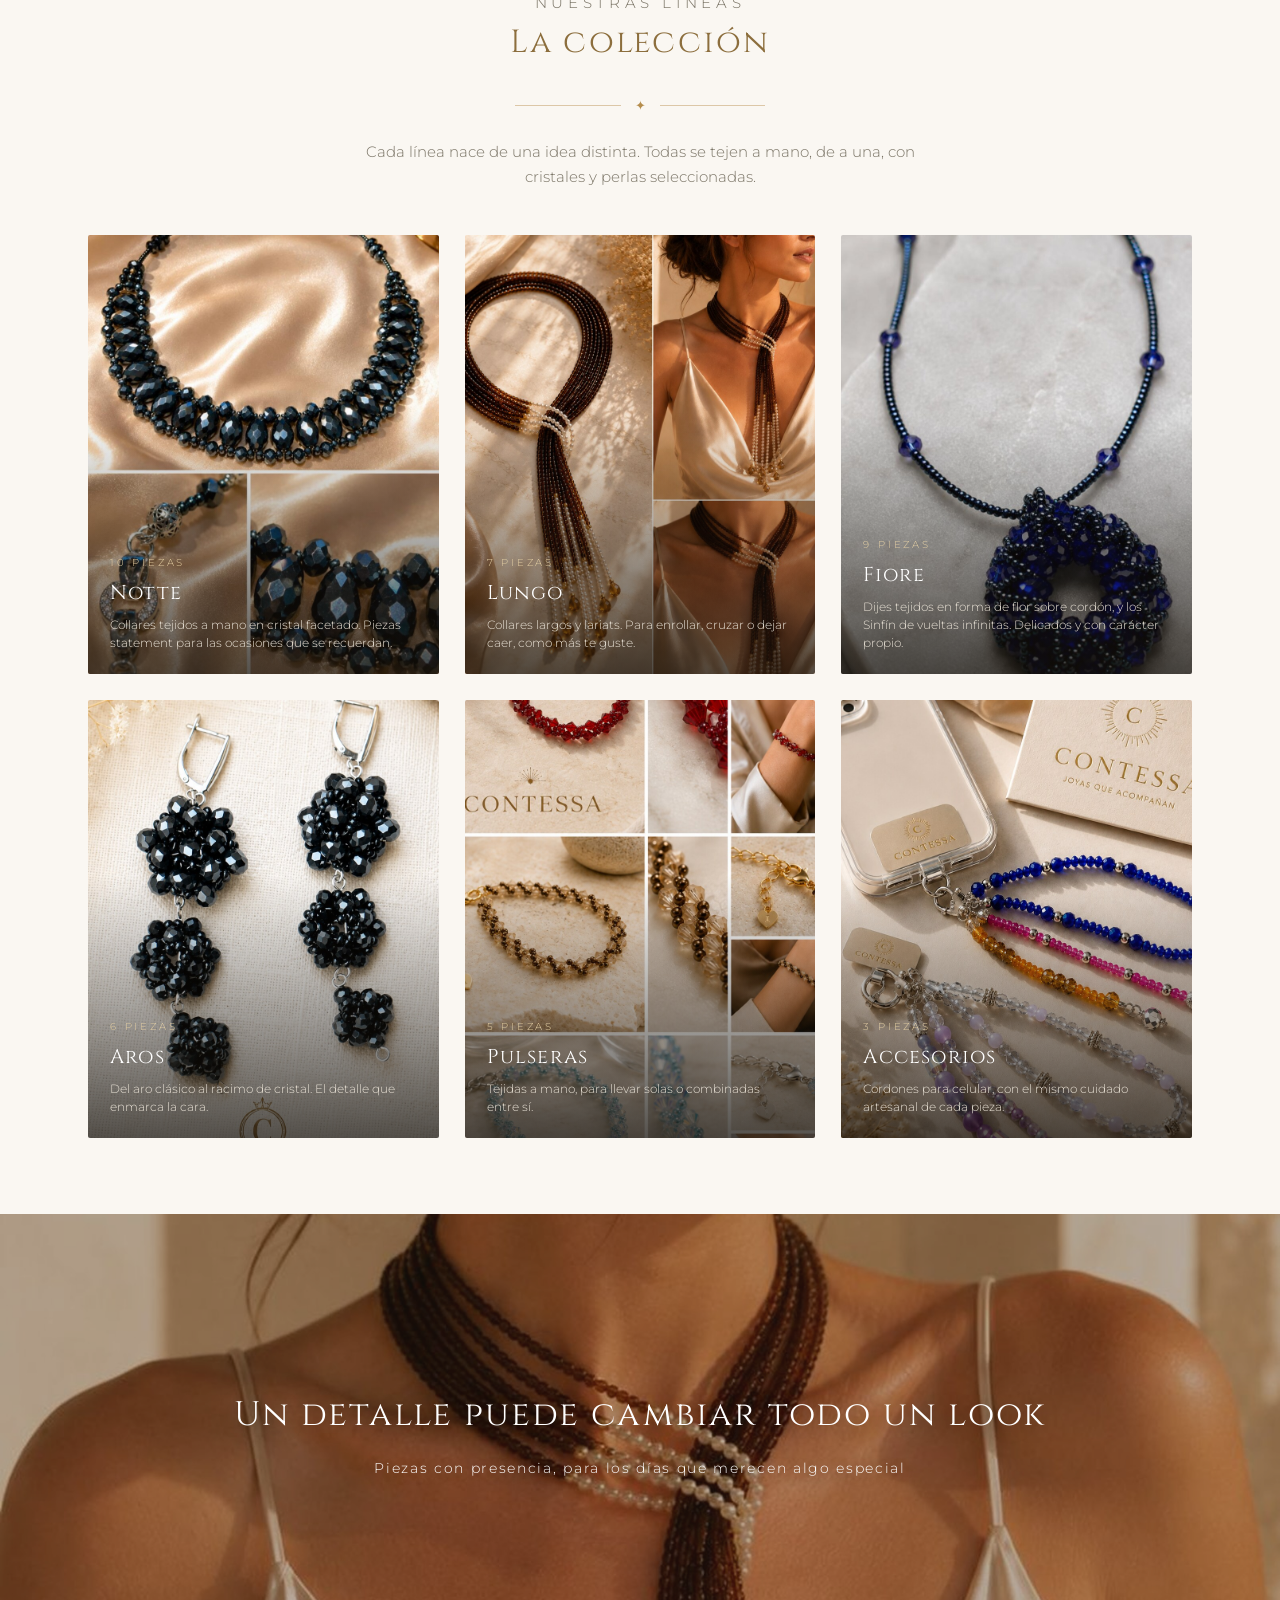
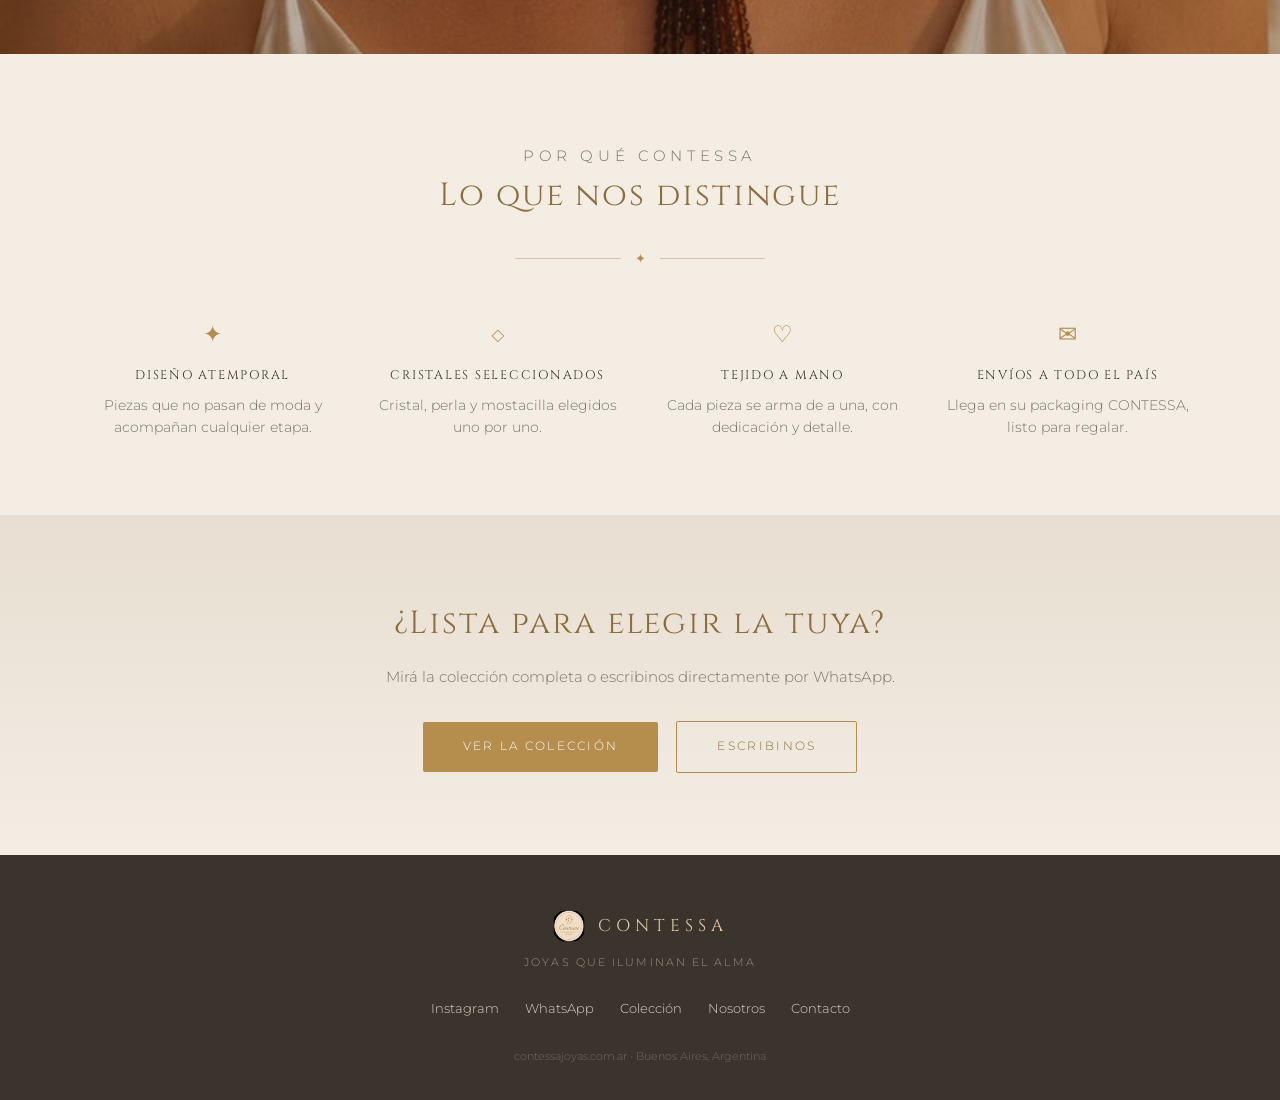
==== commit 72252834: "Add files via upload" ====
--- a/index.html
+++ b/index.html
@@ -109,8 +109,8 @@
     });
     hero.innerHTML = slidesHtml
       + '<div class="hero-contenido">'
-      +   '<img class="logo" src="/img/logo.png" alt="CONTESSA">'
-      +   '<h1 id="titular">' + CONTESSA.esc(d.cfg.titular || 'Joyas que iluminan el alma') + '</h1>'
+      +   '<img class="logo" src="/img/logo-hero.png" alt="CONTESSA — Joyas que iluminan el alma">'
+      +   '<h1 id="titular" class="sr-only">' + CONTESSA.esc(d.cfg.titular || 'Joyas que iluminan el alma') + '</h1>'
       +   '<p class="sub" id="ubicacion">' + CONTESSA.esc(d.cfg.ubicacion || 'Buenos Aires · Argentina') + '</p>'
       +   '<a class="cta" href="/coleccion.html">Ver la colección</a>'
       +   '<a class="cta linea2" href="/nosotros.html">Nuestra esencia</a>'
--- a/css/estilo.css
+++ b/css/estilo.css
@@ -0,0 +1,171 @@
+:root{
+  --arena:#F3EDE4; --arena2:#E8DED1; --papel:#FAF7F2;
+  --oro:#B58D4D; --oroOsc:#8C6E3D;
+  --tinta:#3A342C; --topo:#7A7466; --linea:#E2D8C8;
+}
+*{box-sizing:border-box;margin:0;padding:0;}
+html{scroll-behavior:smooth;}
+body{
+  background:var(--arena); color:var(--tinta);
+  font-family:'Montserrat',-apple-system,BlinkMacSystemFont,'Segoe UI',sans-serif;
+  font-weight:300; line-height:1.7; -webkit-font-smoothing:antialiased;
+}
+img{max-width:100%;display:block;}
+.wrap{max-width:1160px;margin:0 auto;padding:0 28px;}
+h1,h2,h3{font-family:'Cinzel','Cormorant Garamond',Georgia,serif;font-weight:400;letter-spacing:.06em;}
+a{color:inherit;}
+.eyebrow{font-size:11px;letter-spacing:.32em;text-transform:uppercase;color:var(--oroOsc);margin-bottom:16px;}
+.divider{display:flex;align-items:center;justify-content:center;gap:14px;margin:24px auto;max-width:250px;}
+.divider::before,.divider::after{content:"";flex:1;height:1px;background:var(--oro);opacity:.45;}
+.divider span{color:var(--oro);font-size:13px;}
+
+/* ===== Nav ===== */
+nav.sitenav{position:sticky;top:0;z-index:80;background:rgba(243,237,228,.94);backdrop-filter:blur(10px);border-bottom:1px solid rgba(181,141,77,.22);}
+nav.sitenav .wrap{display:flex;align-items:center;justify-content:space-between;height:76px;}
+nav.sitenav .marca{display:flex;align-items:center;gap:12px;text-decoration:none;}
+nav.sitenav .marca img{width:42px;height:42px;border-radius:50%;}
+nav.sitenav .marca span{font-family:'Cinzel',serif;font-size:16px;letter-spacing:.28em;color:var(--oroOsc);}
+nav.sitenav ul{display:flex;gap:34px;list-style:none;align-items:center;}
+nav.sitenav a.navlink{color:var(--tinta);text-decoration:none;font-size:11.5px;letter-spacing:.16em;text-transform:uppercase;transition:color .2s;padding:6px 0;position:relative;}
+nav.sitenav a.navlink:hover{color:var(--oro);}
+nav.sitenav a.navlink.activo{color:var(--oroOsc);}
+nav.sitenav a.navlink.activo::after{content:"";position:absolute;left:0;right:0;bottom:-4px;height:1px;background:var(--oro);}
+nav.sitenav .navcta{border:1px solid var(--oro);color:var(--oroOsc)!important;padding:9px 20px;border-radius:30px;}
+nav.sitenav .navcta:hover{background:var(--oro);color:#fff!important;}
+.burger{display:none;background:none;border:0;cursor:pointer;padding:6px;}
+.burger span{display:block;width:22px;height:1px;background:var(--tinta);margin:5px 0;}
+@media(max-width:820px){
+  nav.sitenav ul{position:fixed;top:76px;left:0;right:0;background:var(--papel);flex-direction:column;gap:0;border-bottom:1px solid var(--linea);
+    transform:translateY(-8px);opacity:0;pointer-events:none;transition:all .22s;}
+  nav.sitenav ul.abierto{transform:translateY(0);opacity:1;pointer-events:auto;}
+  nav.sitenav ul li{width:100%;text-align:center;border-top:1px solid var(--linea);}
+  nav.sitenav ul li a{display:block;padding:18px 0;}
+  .burger{display:block;}
+}
+
+/* ===== Hero / carousel ===== */
+header.hero{position:relative;height:88vh;min-height:560px;max-height:820px;overflow:hidden;display:flex;align-items:center;justify-content:center;text-align:center;}
+.hero-slide{position:absolute;inset:0;opacity:0;transition:opacity 1.4s ease;}
+.hero-slide.activa{opacity:1;}
+.hero-slide img{width:100%;height:100%;object-fit:cover;object-position:center 22%;}
+header.hero::after{content:"";position:absolute;inset:0;background:linear-gradient(180deg,rgba(30,24,16,.32) 0%,rgba(30,24,16,.5) 100%);z-index:1;}
+.hero-contenido{position:relative;z-index:2;color:#fff;padding:0 28px;}
+.hero-contenido img.logo{width:130px;margin:0 auto 22px;filter:drop-shadow(0 4px 18px rgba(0,0,0,.35));}
+.hero-contenido h1{font-size:clamp(30px,5.2vw,50px);line-height:1.25;text-shadow:0 3px 20px rgba(0,0,0,.4);}
+.hero-contenido .sub{margin-top:14px;font-size:13px;letter-spacing:.24em;text-transform:uppercase;text-shadow:0 2px 12px rgba(0,0,0,.4);}
+.cta{display:inline-block;margin-top:32px;padding:15px 40px;background:var(--oro);color:#fff;text-decoration:none;font-size:11.5px;letter-spacing:.2em;text-transform:uppercase;border-radius:2px;transition:background .25s,transform .2s;}
+.cta:hover{background:var(--oroOsc);transform:translateY(-2px);}
+.cta.linea2{background:transparent;border:1px solid #fff;margin-left:14px;}
+.cta.linea2:hover{background:#fff;color:var(--oroOsc);}
+.hero-dots{position:absolute;bottom:26px;left:0;right:0;z-index:2;display:flex;gap:9px;justify-content:center;}
+.hero-dots span{width:6px;height:6px;border-radius:50%;background:rgba(255,255,255,.5);transition:all .3s;}
+.hero-dots span.activo{background:#fff;width:20px;border-radius:4px;}
+
+/* ===== Page hero (páginas internas) ===== */
+.pagehero{text-align:center;padding:70px 0 50px;background:linear-gradient(180deg,var(--arena2) 0%,var(--arena) 100%);}
+.pagehero h1{font-size:clamp(27px,4.4vw,40px);color:var(--oroOsc);}
+.pagehero p{margin-top:14px;color:var(--topo);font-size:14.5px;max-width:560px;margin-left:auto;margin-right:auto;}
+
+section{padding:76px 0;}
+section.alt{background:var(--papel);}
+.sec-head{text-align:center;margin-bottom:46px;}
+.sec-head h2{font-size:clamp(23px,3.4vw,32px);color:var(--oroOsc);}
+.sec-head p{max-width:590px;margin:14px auto 0;color:var(--topo);font-size:14.5px;}
+
+/* ===== Esencia ===== */
+.esencia{display:grid;grid-template-columns:1.05fr .95fr;gap:56px;align-items:center;}
+.esencia .foto img{width:100%;height:480px;object-fit:cover;border-radius:2px;}
+.esencia p{margin-bottom:15px;color:#4A4438;font-size:15.5px;}
+@media(max-width:820px){.esencia{grid-template-columns:1fr;gap:32px;} .esencia .foto img{height:380px;}}
+
+/* ===== Líneas (home cards) ===== */
+.lineas-grid{display:grid;grid-template-columns:repeat(3,1fr);gap:26px;}
+@media(max-width:900px){.lineas-grid{grid-template-columns:repeat(2,1fr);}}
+@media(max-width:560px){.lineas-grid{grid-template-columns:1fr;}}
+.linea-card{position:relative;display:block;text-decoration:none;overflow:hidden;border-radius:2px;aspect-ratio:4/5;}
+.linea-card img{width:100%;height:100%;object-fit:cover;transition:transform .7s ease;}
+.linea-card:hover img{transform:scale(1.07);}
+.linea-card::after{content:"";position:absolute;inset:0;background:linear-gradient(180deg,rgba(20,16,10,0) 40%,rgba(20,16,10,.72) 100%);}
+.linea-card .txt{position:absolute;left:0;right:0;bottom:0;z-index:2;padding:22px;color:#fff;}
+.linea-card .txt .sm{display:block;font-size:10px;letter-spacing:.28em;text-transform:uppercase;color:#E4CFA4;margin-bottom:5px;}
+.linea-card .txt h3{font-size:20px;}
+.linea-card .txt p{font-size:12px;color:#E9E2D6;margin-top:6px;line-height:1.5;}
+
+/* ===== Filtro chips (catálogo) ===== */
+.chips{display:flex;gap:12px;justify-content:center;flex-wrap:wrap;margin-bottom:50px;position:sticky;top:76px;z-index:40;background:var(--arena);padding:16px 0;}
+.chips button{
+  cursor:pointer;border:1px solid var(--oro);background:transparent;color:var(--oroOsc);
+  padding:9px 24px;border-radius:30px;font-size:11px;letter-spacing:.18em;font-family:inherit;
+  text-transform:uppercase;transition:all .25s;
+}
+.chips button:hover{background:rgba(181,141,77,.12);}
+.chips button.activo{background:var(--oro);color:#fff;}
+
+/* ===== bloque de línea / grilla piezas ===== */
+.linea-bloque{margin-bottom:64px;scroll-margin-top:150px;}
+.linea-head{text-align:center;margin-bottom:30px;}
+.linea-head h3{font-size:24px;color:var(--oroOsc);}
+.linea-head p{max-width:520px;margin:10px auto 0;font-size:13.5px;color:var(--topo);}
+
+.grid{
+  display:grid;
+  grid-template-columns:repeat(auto-fit,minmax(210px,255px));
+  justify-content:center;
+  gap:26px;
+}
+@media(max-width:470px){.grid{grid-template-columns:minmax(0,320px);}}
+.pieza{text-align:center;}
+.pieza-img{overflow:hidden;border-radius:2px;background:var(--arena2);}
+.pieza-img img{width:100%;aspect-ratio:1;object-fit:cover;transition:transform .6s ease;}
+.pieza:hover .pieza-img img{transform:scale(1.06);}
+.pieza h4{font-family:'Cinzel',serif;font-weight:400;font-size:16px;margin-top:16px;letter-spacing:.05em;}
+.pieza .desc{font-size:12.5px;color:var(--topo);margin-top:5px;min-height:38px;}
+.pieza .precio{font-size:15px;color:var(--oroOsc);margin-top:7px;}
+.btn-mini{display:inline-block;margin-top:13px;padding:9px 24px;border:1px solid var(--oro);color:var(--oroOsc);text-decoration:none;font-size:10.5px;letter-spacing:.18em;text-transform:uppercase;border-radius:2px;transition:all .25s;}
+.btn-mini:hover{background:var(--oro);color:#fff;}
+
+.banda{position:relative;height:440px;overflow:hidden;display:flex;align-items:center;justify-content:center;text-align:center;}
+.banda img{position:absolute;inset:0;width:100%;height:100%;object-fit:cover;object-position:center 28%;}
+.banda::after{content:"";position:absolute;inset:0;background:rgba(44,36,26,.34);}
+.banda .txt{position:relative;z-index:2;color:#fff;padding:0 28px;}
+.banda h2{font-size:clamp(24px,3.8vw,34px);text-shadow:0 2px 18px rgba(0,0,0,.35);}
+.banda p{margin-top:12px;font-size:14px;letter-spacing:.12em;text-shadow:0 2px 14px rgba(0,0,0,.4);}
+
+.valores{display:grid;grid-template-columns:repeat(4,1fr);gap:36px;text-align:center;}
+@media(max-width:820px){.valores{grid-template-columns:repeat(2,1fr);gap:30px;}}
+.valor .ico{font-size:23px;color:var(--oro);margin-bottom:11px;}
+.valor h3{font-size:12.5px;letter-spacing:.14em;text-transform:uppercase;margin-bottom:7px;}
+.valor p{font-size:13.5px;color:var(--topo);}
+
+.pasos{display:grid;grid-template-columns:repeat(3,1fr);gap:38px;}
+@media(max-width:820px){.pasos{grid-template-columns:1fr;gap:28px;}}
+.paso{text-align:center;}
+.paso .num{width:46px;height:46px;margin:0 auto 15px;border-radius:50%;border:1px solid var(--oro);color:var(--oroOsc);display:flex;align-items:center;justify-content:center;font-family:'Cinzel',serif;font-size:15px;}
+.paso h3{font-size:15px;margin-bottom:7px;}
+.paso p{font-size:13.5px;color:var(--topo);}
+
+.cierre{text-align:center;padding:82px 0;background:linear-gradient(180deg,var(--arena2) 0%,var(--arena) 100%);}
+.cierre h2{font-size:clamp(23px,3.6vw,32px);color:var(--oroOsc);}
+.cierre p{margin-top:13px;color:var(--topo);font-size:14.5px;}
+
+/* ===== Contacto ===== */
+.contacto-grid{display:grid;grid-template-columns:1fr 1fr;gap:50px;align-items:start;}
+@media(max-width:820px){.contacto-grid{grid-template-columns:1fr;}}
+.contacto-card{background:var(--papel);border:1px solid var(--linea);border-radius:2px;padding:36px 32px;text-align:center;}
+.contacto-card .ico{font-size:26px;color:var(--oro);margin-bottom:14px;}
+.contacto-card h3{font-size:17px;margin-bottom:10px;}
+.contacto-card p{font-size:13.5px;color:var(--topo);margin-bottom:18px;}
+
+footer{background:var(--tinta);color:#D9D2C6;padding:54px 0 34px;text-align:center;}
+footer .fmarca{display:flex;align-items:center;justify-content:center;gap:12px;}
+footer .fmarca img{width:34px;height:34px;border-radius:50%;}
+footer .fmarca span{font-family:'Cinzel',serif;font-size:17px;letter-spacing:.3em;color:#E4CFA4;}
+footer .ftag{font-size:10.5px;letter-spacing:.2em;text-transform:uppercase;margin-top:11px;color:#9A9384;}
+footer .links{margin-top:26px;display:flex;gap:26px;justify-content:center;flex-wrap:wrap;}
+footer a{color:#D9D2C6;text-decoration:none;font-size:12.5px;}
+footer a:hover{color:#E4CFA4;}
+footer .legal{margin-top:28px;font-size:11px;color:#726C60;}
+
+.wa{position:fixed;right:20px;bottom:20px;z-index:99;width:56px;height:56px;border-radius:50%;background:#25D366;display:flex;align-items:center;justify-content:center;box-shadow:0 6px 20px rgba(0,0,0,.22);transition:transform .2s;}
+.wa:hover{transform:scale(1.08);}
+.wa svg{width:30px;height:30px;fill:#fff;}
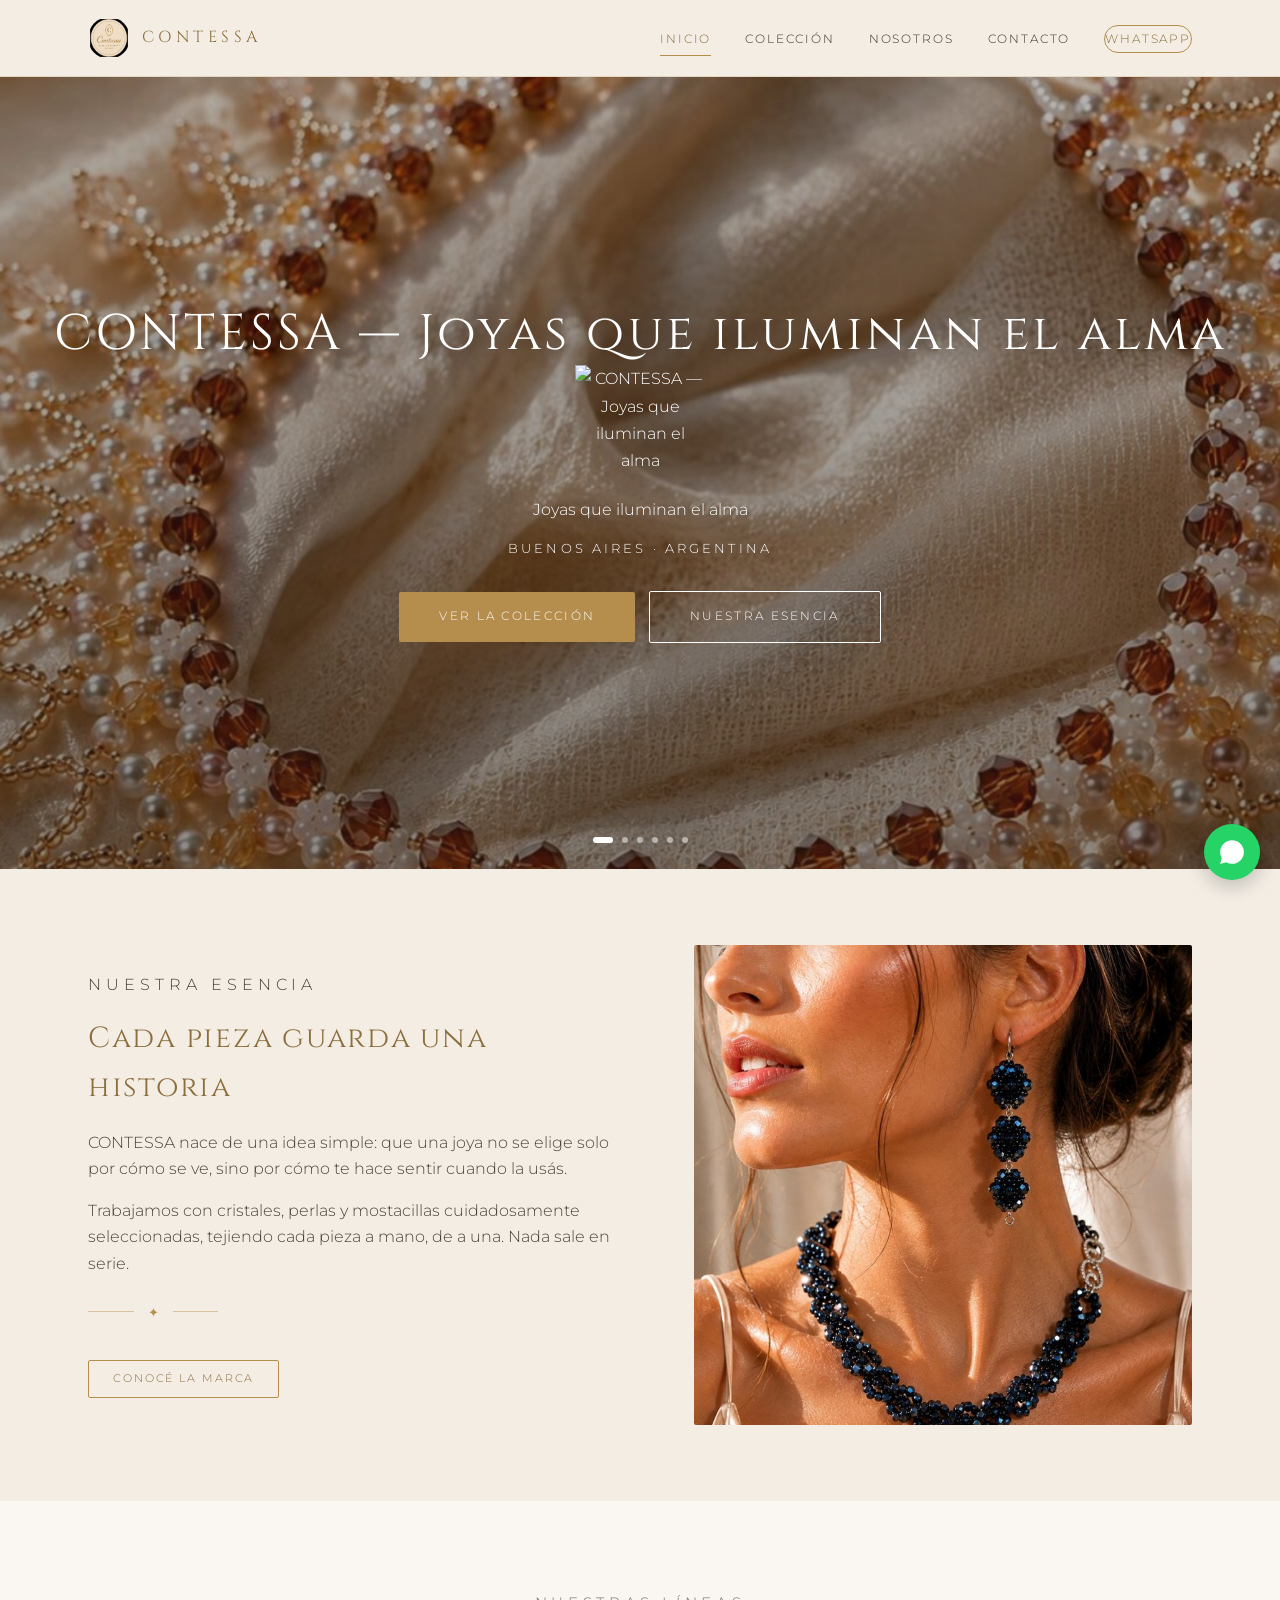
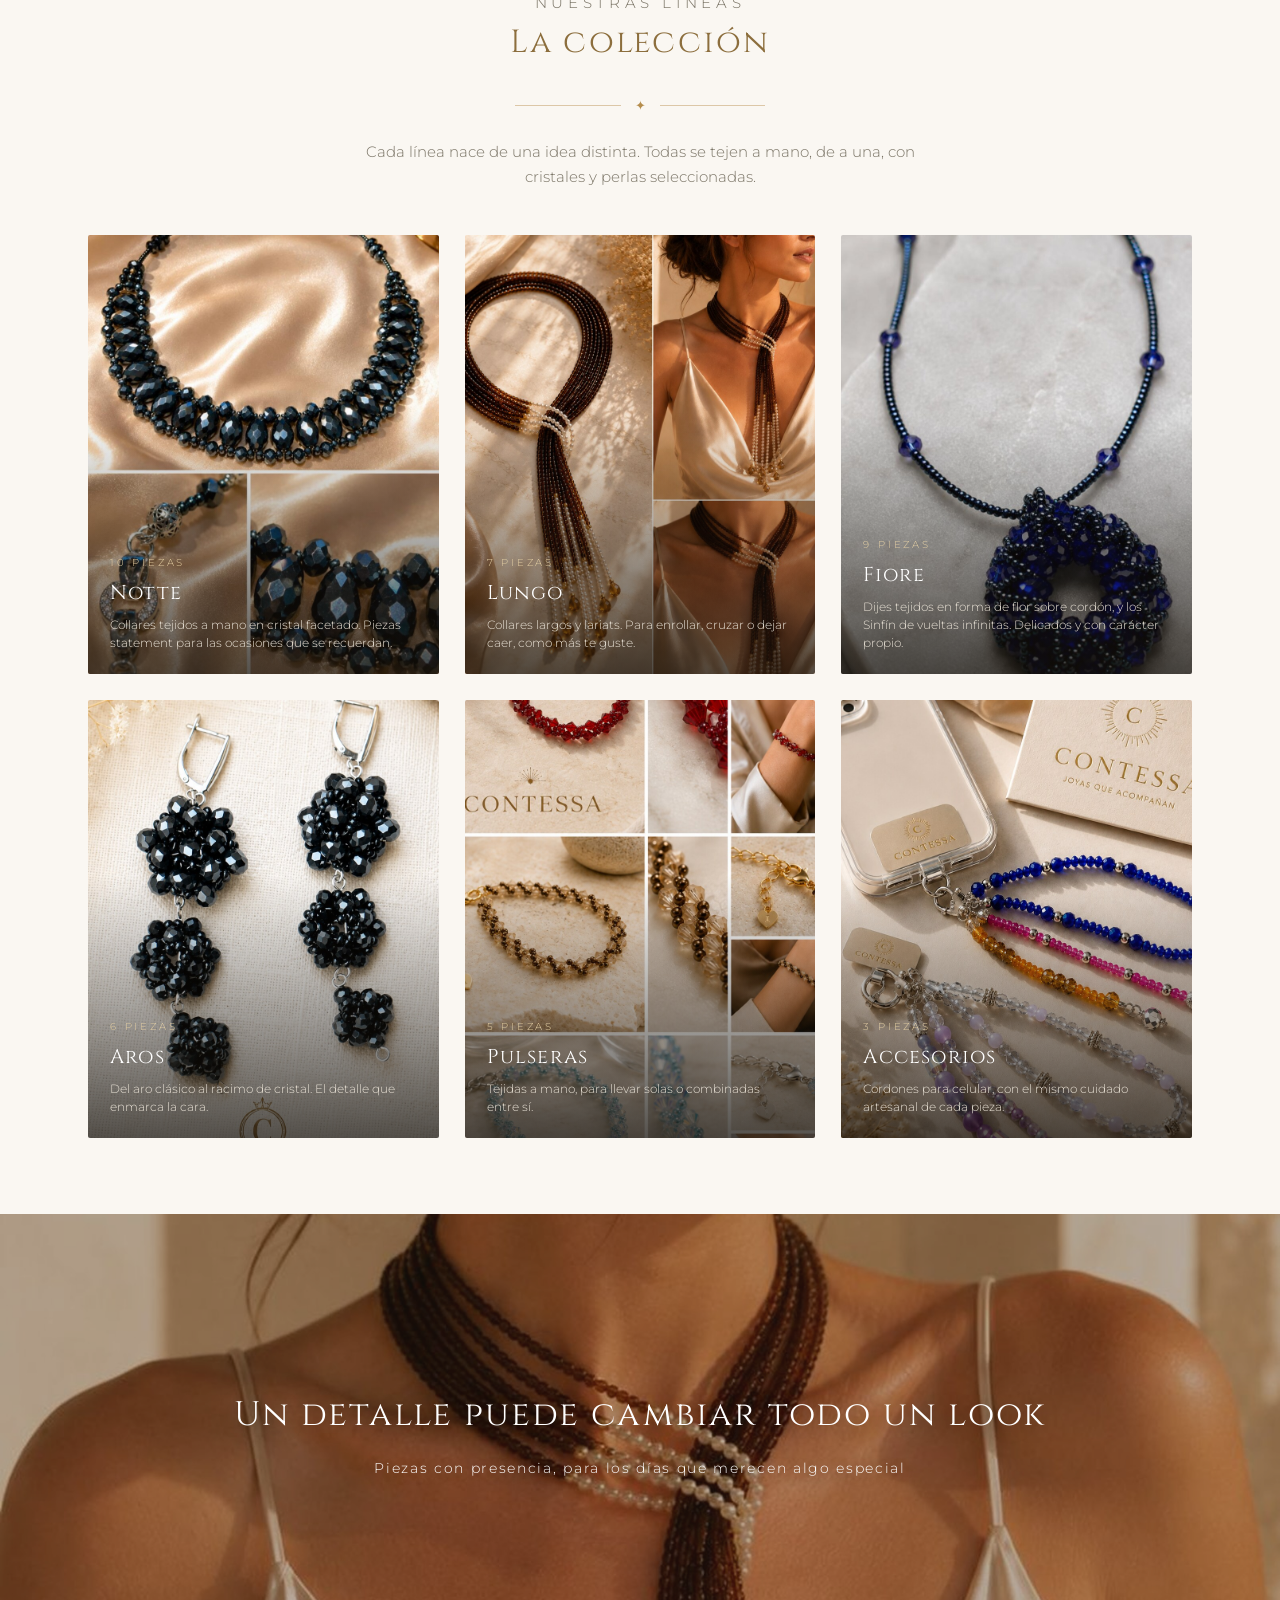
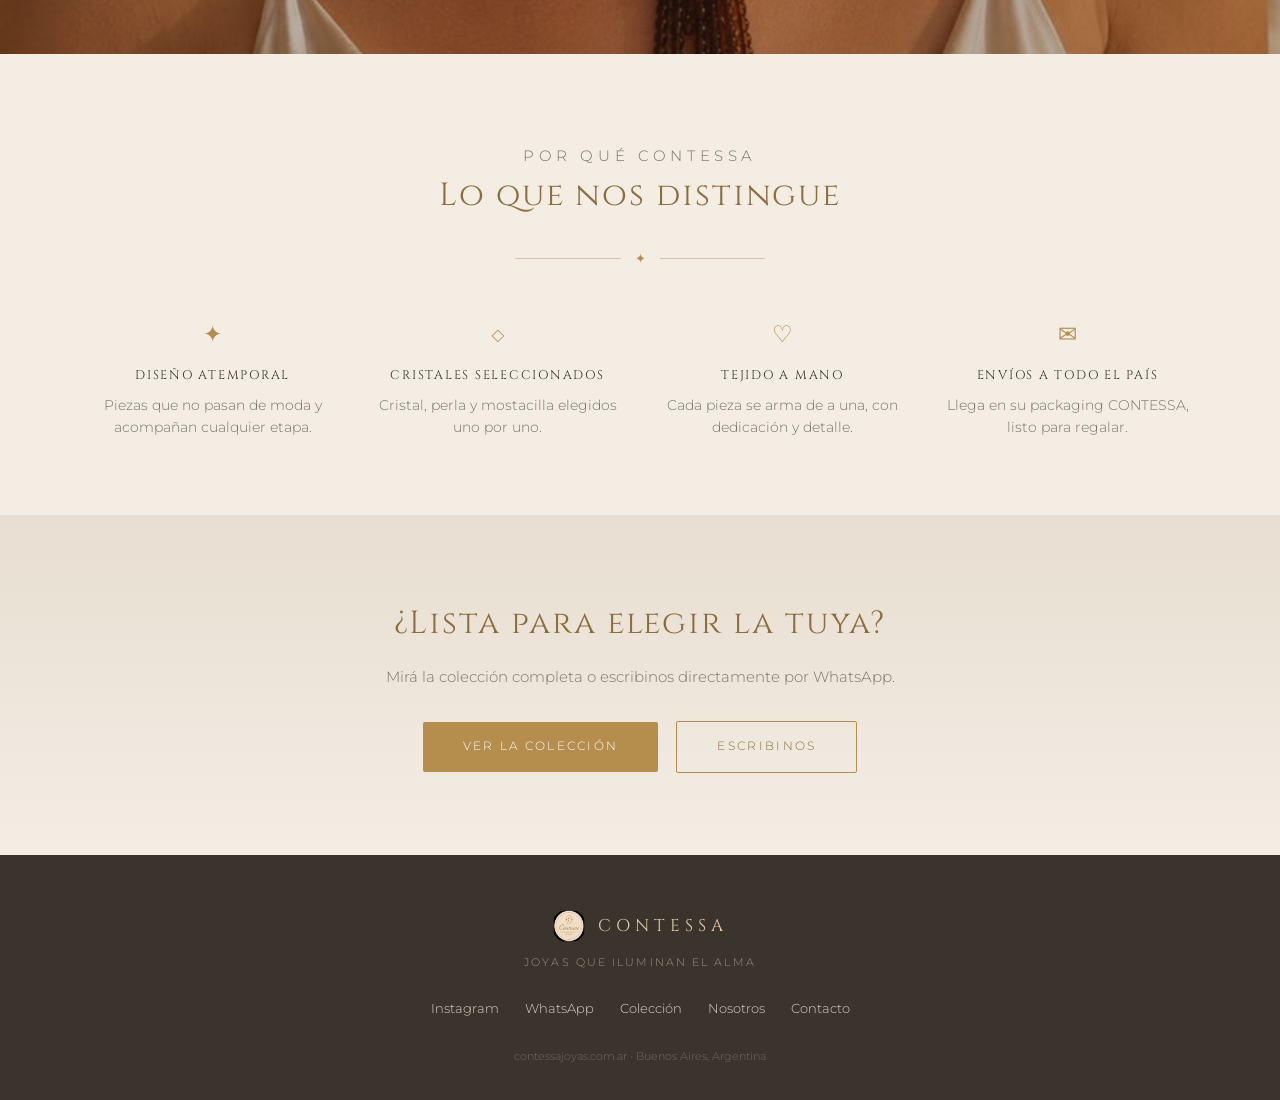
==== commit 486c11d9: "Add files via upload" ====
--- a/index.html
+++ b/index.html
@@ -109,8 +109,9 @@
     });
     hero.innerHTML = slidesHtml
       + '<div class="hero-contenido">'
+      +   '<h1 id="titular" class="sr-only">CONTESSA — ' + CONTESSA.esc(d.cfg.titular || 'Joyas que iluminan el alma') + '</h1>'
       +   '<img class="logo" src="/img/logo-hero.png" alt="CONTESSA — Joyas que iluminan el alma">'
-      +   '<h1 id="titular" class="sr-only">' + CONTESSA.esc(d.cfg.titular || 'Joyas que iluminan el alma') + '</h1>'
+      +   '<p class="hero-tagline">' + CONTESSA.esc(d.cfg.titular || 'Joyas que iluminan el alma') + '</p>'
       +   '<p class="sub" id="ubicacion">' + CONTESSA.esc(d.cfg.ubicacion || 'Buenos Aires · Argentina') + '</p>'
       +   '<a class="cta" href="/coleccion.html">Ver la colección</a>'
       +   '<a class="cta linea2" href="/nosotros.html">Nuestra esencia</a>'
